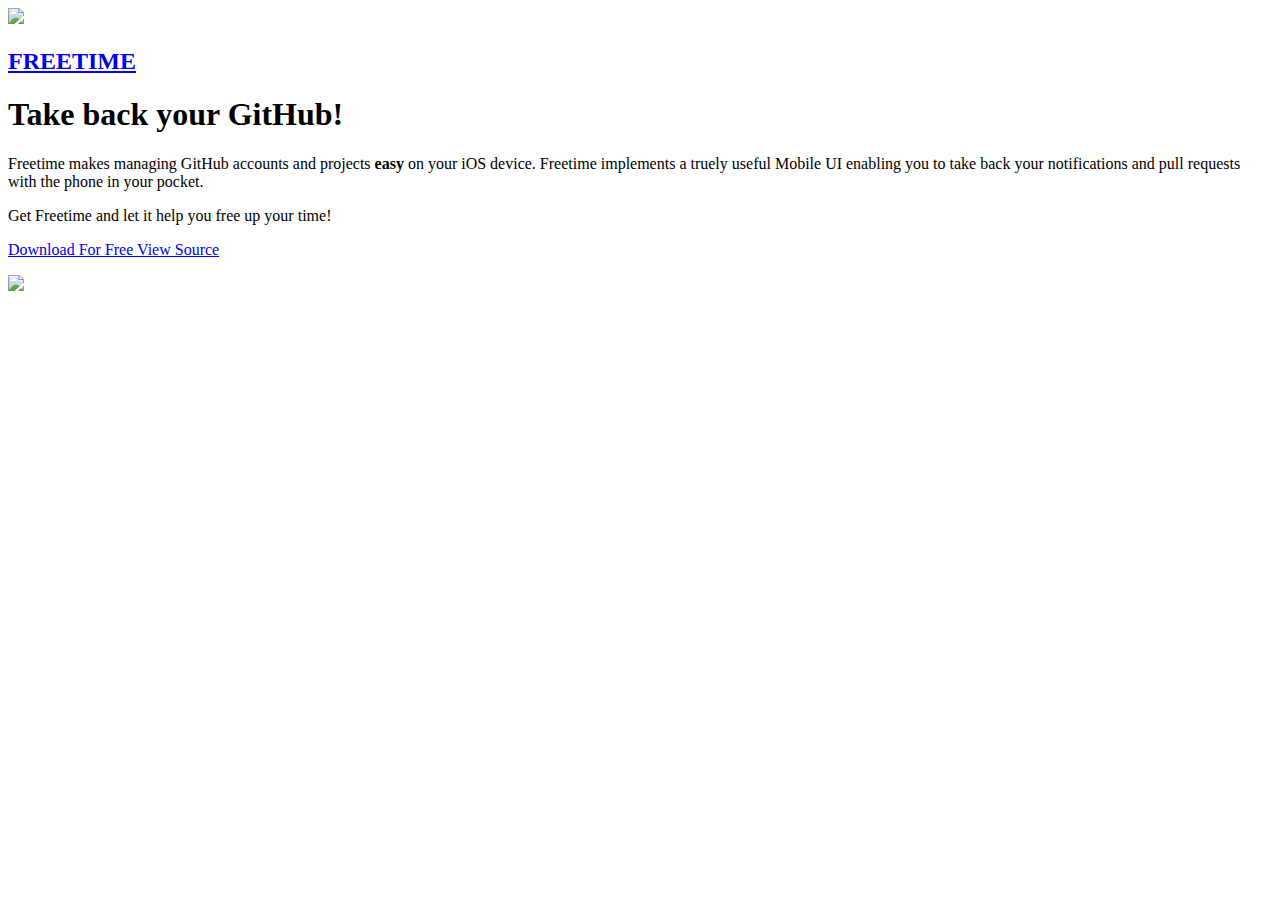
==== index.html @ d751620f "Merge 888ba808b4b3f919bb54be2e4fe7ddde5dc515d6 into 05a26ffa9f916ca4c0b3823195cc4fdb0aeb96fb" ====
<!DOCTYPE html>
<html>
  <head>
    <meta charset="UTF-8">
    <meta http-equiv="X-UA-Compatible" content="IE=edge,chrome=1">
    <meta name="viewport" content="width=device-width,initial-scale=1">
    <title>Freetime</title>
    <meta name="author" content="Ryan Nystrom">
    <meta name="description" content="The simplest GitHub notifications manager for iOS.">
    <meta name="keywords" content="github,ios,app,freetime,notification,open,source,manager,project,iphone">
    <link rel="icon" href="img/favicon_16x16.png" sizes="16x16" type="image/png">
    <link rel="icon" href="img/favicon_32x32.png" sizes="32x32" type="image/png">
    <link rel="icon" href="img/favicon_64x64.png" sizes="64x64" type="image/png">
    <link rel="icon" href="img/favicon_128x128.png" sizes="128x128" type="image/png">
    <link rel="stylesheet" href="css/styles.css" type="text/css">
  </head>
  <body>
    <div id="content">
      <div id="banner">
        <img src="img/Icon-App-60x60@2x.png" />
        <h2>
          <a href="https://itunes.apple.com/app/id1252320249">
            FREETIME
          </a>
        </h2>
      </div>
      <div class="column" id="left">
        <h1 id="hero-title">
          Take back your GitHub!
        </h1>
        <p>
        Freetime makes managing GitHub accounts and projects <strong>easy</strong> on your iOS device. Freetime implements a truely useful Mobile UI enabling you to take back your notifications and pull requests with the phone in your pocket.
        </p>
        <p>
        Get Freetime and let it help you free up your time!
        </p>
        <p>
          <a class="button" id="app-store" href="https://itunes.apple.com/app/id1252320249">
            Download For Free
          </a>
          <a class="button" id="view-source" href="https://github.com/rnystrom/freetime">
            View Source
          </a>
        </p>
      </div>
      <div class="column" id="right">
        <img id="devices" src="img/devices.jpg" />
      </div>
    </div>
  </body>
</html>
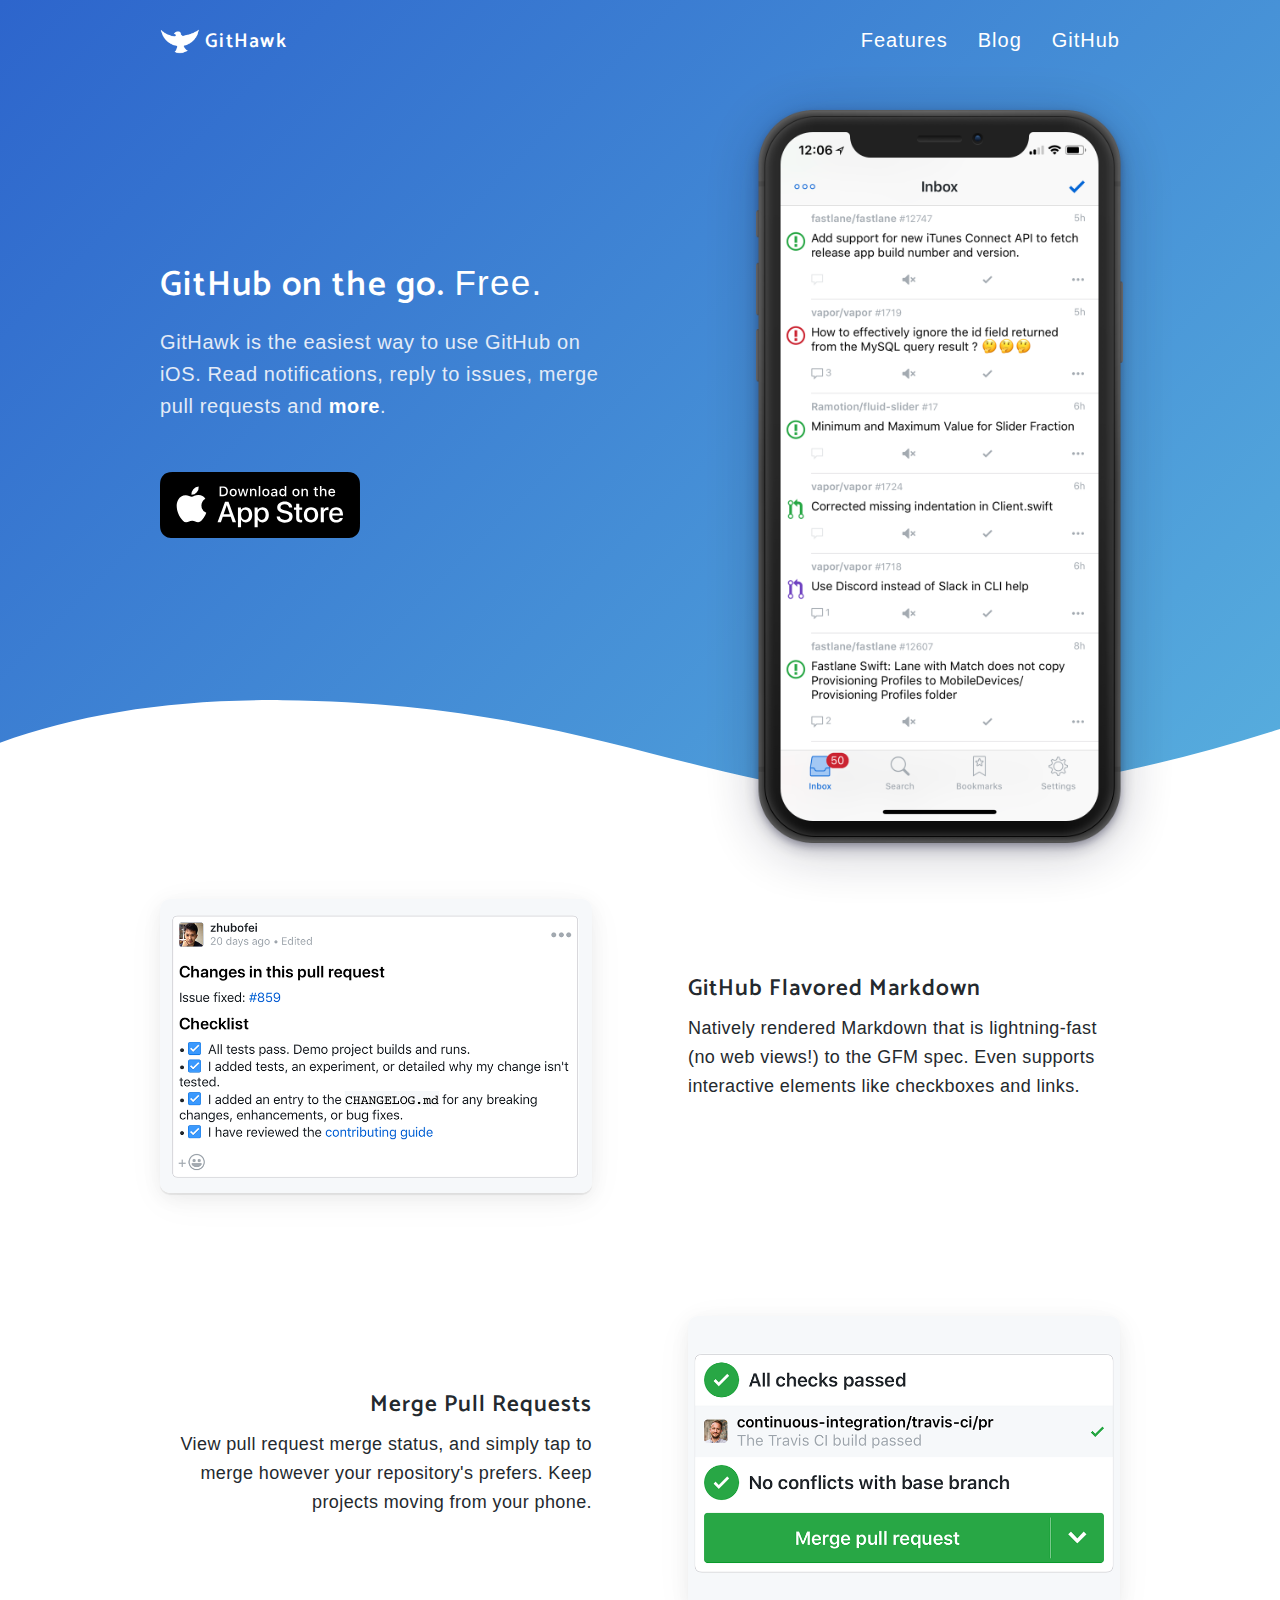
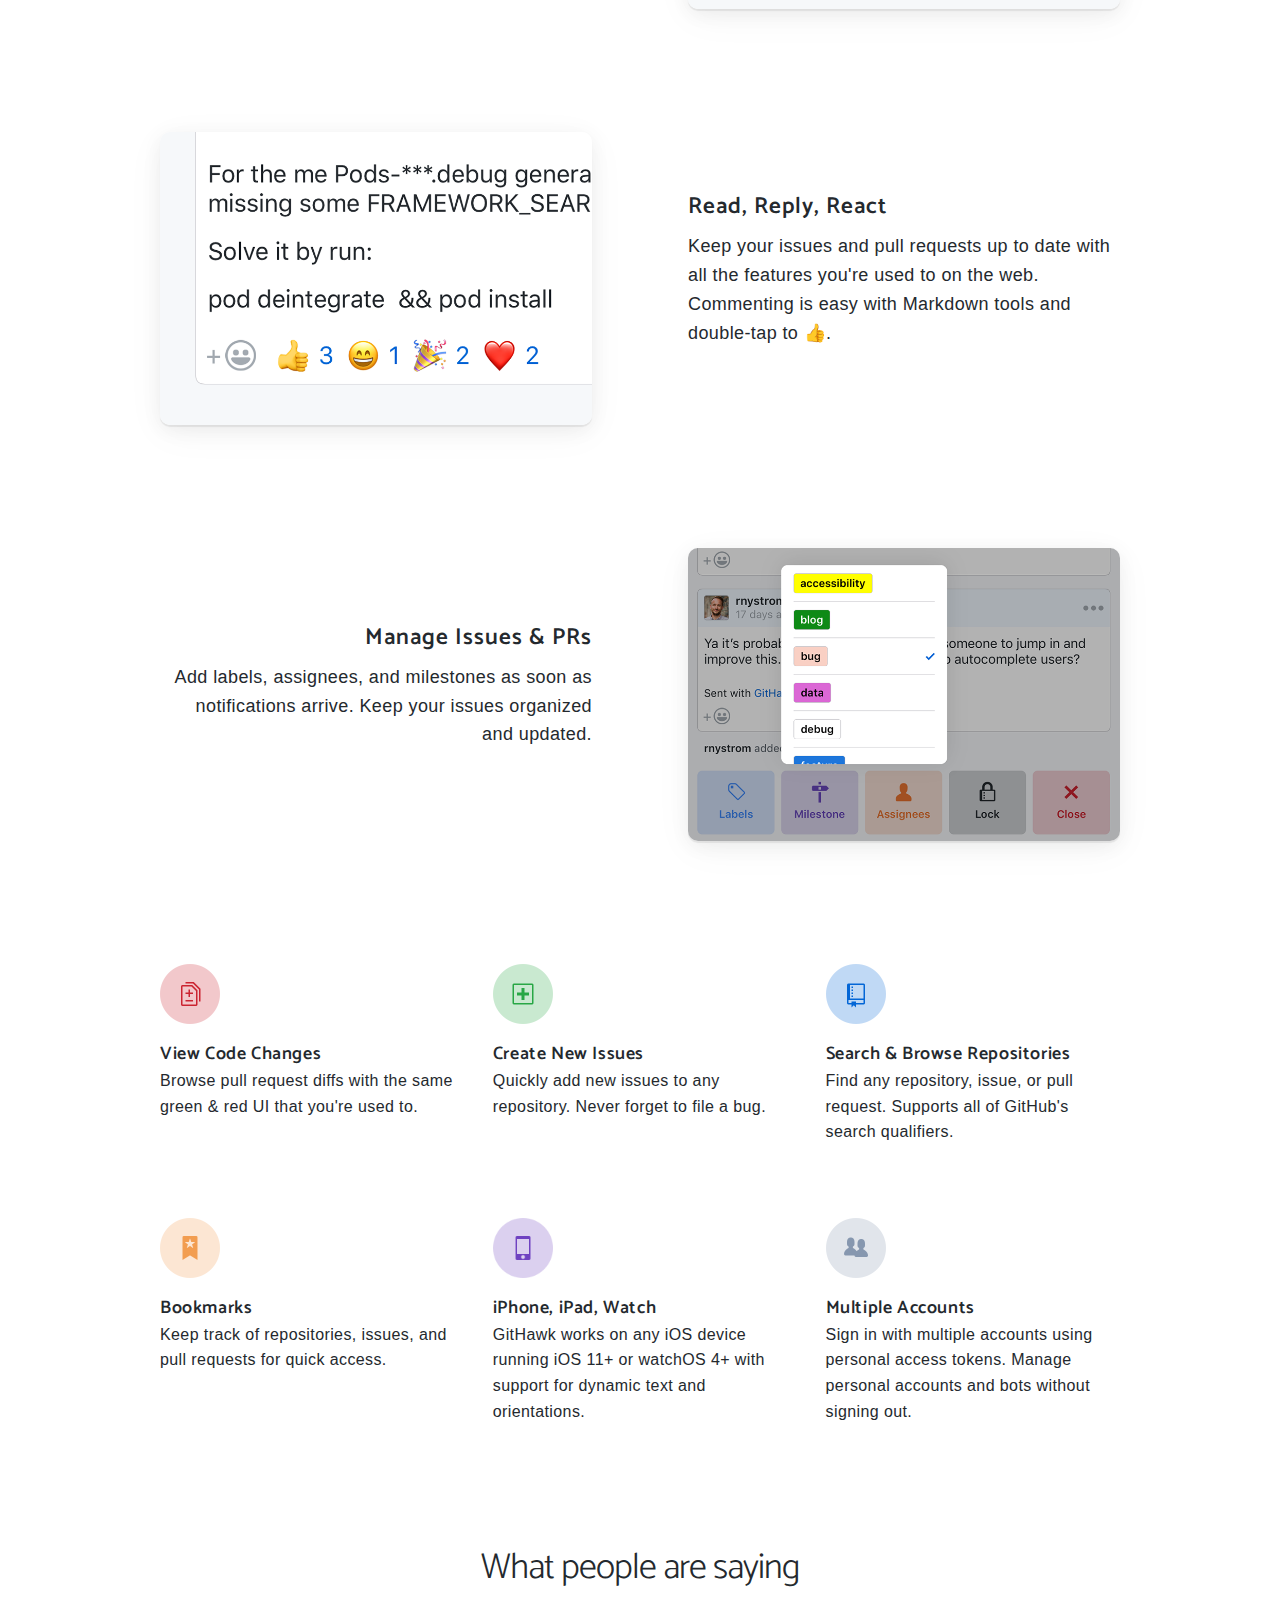
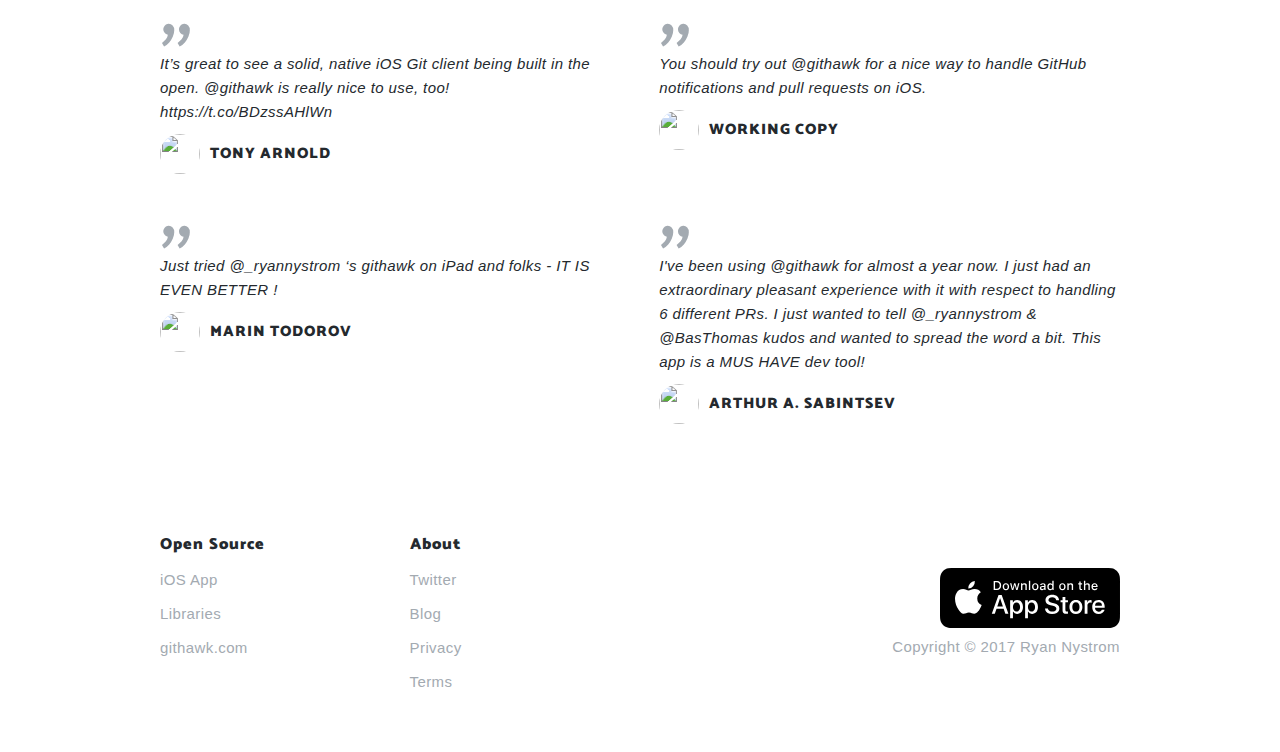
==== commit 4fc364b2: "Total redesign" ====
--- a/index.html
+++ b/index.html
@@ -1,51 +1,271 @@
 <!DOCTYPE html>
-<html>
-  <head>
-    <meta charset="UTF-8">
-    <meta http-equiv="X-UA-Compatible" content="IE=edge,chrome=1">
-    <meta name="viewport" content="width=device-width,initial-scale=1">
-    <title>Freetime</title>
-    <meta name="author" content="Ryan Nystrom">
-    <meta name="description" content="The simplest GitHub notifications manager for iOS.">
-    <meta name="keywords" content="github,ios,app,freetime,notification,open,source,manager,project,iphone">
-    <link rel="icon" href="img/favicon_16x16.png" sizes="16x16" type="image/png">
-    <link rel="icon" href="img/favicon_32x32.png" sizes="32x32" type="image/png">
-    <link rel="icon" href="img/favicon_64x64.png" sizes="64x64" type="image/png">
-    <link rel="icon" href="img/favicon_128x128.png" sizes="128x128" type="image/png">
-    <link rel="stylesheet" href="css/styles.css" type="text/css">
-  </head>
-  <body>
-    <div id="content">
-      <div id="banner">
-        <img src="img/Icon-App-60x60@2x.png" />
-        <h2>
-          <a href="https://itunes.apple.com/app/id1252320249">
-            FREETIME
-          </a>
-        </h2>
-      </div>
-      <div class="column" id="left">
-        <h1 id="hero-title">
-          Take back your GitHub!
-        </h1>
-        <p>
-        Freetime makes managing GitHub accounts and projects <strong>easy</strong> on your iOS device. Freetime implements a truely useful Mobile UI enabling you to take back your notifications and pull requests with the phone in your pocket.
-        </p>
-        <p>
-        Get Freetime and let it help you free up your time!
-        </p>
-        <p>
-          <a class="button" id="app-store" href="https://itunes.apple.com/app/id1252320249">
-            Download For Free
-          </a>
-          <a class="button" id="view-source" href="https://github.com/rnystrom/freetime">
-            View Source
-          </a>
-        </p>
-      </div>
-      <div class="column" id="right">
-        <img id="devices" src="img/devices.jpg" />
-      </div>
-    </div>
-  </body>
-</html>+<html lang="en">
+<head>
+
+  <!-- Basic Page Needs
+  –––––––––––––––––––––––––––––––––––––––––––––––––– -->
+  <meta charset="utf-8">
+  <title>GitHawk</title>
+  <meta name="author" content="Ryan Nystrom">
+  <meta name="description" content="The simplest GitHub notifications manager for iOS.">
+  <meta name="keywords" content="github,ios,app,githawk,notification,open,source,manager,project,iphone">
+
+  <!-- Mobile Specific Metas
+  –––––––––––––––––––––––––––––––––––––––––––––––––– -->
+  <meta name="viewport" content="width=device-width, initial-scale=1">
+
+  <!-- FONT
+  –––––––––––––––––––––––––––––––––––––––––––––––––– -->
+  <link href="https://fonts.googleapis.com/css?family=Catamaran" rel="stylesheet">
+
+  <!-- CSS
+  –––––––––––––––––––––––––––––––––––––––––––––––––– -->
+  <link rel="stylesheet" href="css/normalize.css">
+  <link rel="stylesheet" href="css/skeleton.css">
+  <link rel="stylesheet" href="css/style.css">
+
+  <!-- Favicon
+  –––––––––––––––––––––––––––––––––––––––––––––––––– -->
+  <link rel="icon" href="images/favicon_16x16.png" sizes="16x16" type="image/png">
+  <link rel="icon" href="images/favicon_32x32.png" sizes="32x32" type="image/png">
+  <link rel="icon" href="images/favicon_64x64.png" sizes="64x64" type="image/png">
+  <link rel="icon" href="images/favicon_128x128.png" sizes="128x128" type="image/png">
+
+  <!-- Google Analytics
+  –––––––––––––––––––––––––––––––––––––––––––––––––– -->
+  <meta name="google-site-verification" content="r3MoSMlvoUeSAnNSJwop6cSPimkjlE3eJ98oXfRuu4M" />
+  <script>
+      (function(i,s,o,g,r,a,m){i['GoogleAnalyticsObject']=r;i[r]=i[r]||function(){
+      (i[r].q=i[r].q||[]).push(arguments)},i[r].l=1*new Date();a=s.createElement(o),
+      m=s.getElementsByTagName(o)[0];a.async=1;a.src=g;m.parentNode.insertBefore(a,m)
+      })(window,document,'script','https://www.google-analytics.com/analytics.js','ga');
+
+      ga('create', 'UA-103615039-1', 'auto');
+      ga('send', 'pageview');
+
+    </script>
+
+</head>
+<body>
+
+  <div class="hero-backing-container">
+    <div class="hero-container">
+      <div class="container">
+
+        <div class="row navbar">
+          <div class="navbar-left">
+            <a href="/">
+              <img class="logo" src="images/logo-light.png">
+              <h2>GitHawk</h2>
+            </a>
+          </div>
+          <div class="navbar-right">
+            <div class="nav-item"><a href="#features">Features</a></div>
+            <div class="nav-item"><a href="http://blog.githawk.com">Blog</a></div>
+            <div class="nav-item"><a href="https://github.com/githawkapp/githawk">GitHub</a></div>
+          </div>
+        </div>
+
+        <div class="row">
+
+          <div class="one-half column hero-lead">
+            <h1>GitHub on the go. <span class="hero-free">Free.</span></h1>
+            <p>GitHawk is the easiest way to use GitHub on iOS. Read notifications, reply to issues, merge <span class="nowrap">pull requests</span> and <strong><a href="#features">more</a></strong>.</p>
+            <div class="app-store-badge">
+              <a href="https://itunes.apple.com/us/app/githawk-for-github/id1252320249?ls=1&mt=8">
+                <img src="images/download.svg" />
+              </a>
+            </div>
+          </div>
+
+          <div class="one-half column screenshots">
+            <img src="images/screenshots.png" />
+          </div>
+
+        </div>
+
+      </div>
+    </div>
+  </div>
+
+  <div class="container features" id="features">
+
+    <div class="feature-row">
+      <div class="feature-column feature-image-container">
+        <div class="feature-image">
+          <img src="images/feature-markdown.png" />
+        </div>
+      </div>
+      <div class="spacer-column"><div></div></div>
+      <div class="feature-column">
+        <div class="feature">
+          <h4>GitHub Flavored Markdown</h4>
+          <p>Natively rendered Markdown that is lightning-fast (no web views!) to the <a href="https://github.github.com/gfm/">GFM spec</a>. Even supports interactive elements like checkboxes and links.</p>
+        </div>
+      </div>
+    </div>
+
+    <div class="feature-row">
+      <div class="feature-column feature-image-container">
+        <div class="feature-image">
+          <img src="images/feature-merge.png" />
+        </div>
+      </div>
+      <div class="spacer-column"><div></div></div>
+      <div class="feature-column">
+        <div class="feature">
+          <h4>Merge Pull Requests</h4>
+          <p>View pull request merge status, and simply tap to merge however your repository's prefers. Keep projects moving from your phone.</p>
+        </div>
+      </div>
+    </div>
+
+    <div class="feature-row">
+      <div class="feature-column feature-image-container">
+        <div class="feature-image">
+          <img src="images/feature-reactions.png" />
+        </div>
+      </div>
+      <div class="spacer-column"><div></div></div>
+      <div class="feature-column">
+        <div class="feature">
+          <h4>Read, Reply, React</h4>
+          <p>Keep your issues and pull requests up to date with all the features you're used to on the web. Commenting is easy with Markdown tools and double-tap to 👍.</p>
+        </div>
+      </div>
+    </div>
+
+    <div class="feature-row">
+      <div class="feature-column feature-image-container">
+        <div class="feature-image">
+          <img src="images/feature-labels.png" />
+        </div>
+      </div>
+      <div class="spacer-column"><div></div></div>
+      <div class="feature-column">
+        <div class="feature">
+          <h4>Manage Issues &amp; PRs</h4>
+          <p>Add labels, assignees, and milestones as soon as notifications arrive. Keep your issues organized and updated.</p>
+        </div>
+      </div>
+    </div>
+
+    <div class="row feature-list">
+      <div class="one-third column">
+        <img src="images/feature-icon-diff.png" />
+        <h5>View Code Changes</h5>
+        <p>Browse pull request diffs with the same green &amp; red UI that you're used to.</p>
+      </div>
+      <div class="one-third column">
+        <img src="images/feature-icon-add.png" />
+        <h5>Create New Issues</h5>
+        <p>Quickly add new issues to any repository. Never forget to file a bug.</p>
+      </div>
+      <div class="one-third column">
+        <img src="images/feature-icon-repo.png" />
+        <h5>Search &amp; Browse Repositories</h5>
+        <p>Find any repository, issue, or pull request. Supports all of GitHub's search <a href="https://help.github.com/articles/searching-issues-and-pull-requests/">qualifiers</a>.</p>
+      </div>
+    </div>
+
+    <div class="row feature-list">
+      <div class="one-third column">
+        <img src="images/feature-icon-bookmark.png" />
+        <h5>Bookmarks</h5>
+        <p>Keep track of repositories, issues, and pull requests for quick access.</p>
+      </div>
+      <div class="one-third column">
+        <img src="images/feature-icon-phone.png" />
+        <h5>iPhone, iPad, Watch</h5>
+        <p>GitHawk works on any iOS device running iOS 11+ or watchOS 4+ with support for dynamic text and orientations.</p>
+      </div>
+      <div class="one-third column">
+        <img src="images/feature-icon-users.png" />
+        <h5>Multiple Accounts</h5>
+        <p>Sign in with multiple accounts using <a href="https://github.com/settings/tokens">personal access tokens</a>. Manage personal accounts and bots without signing out.</p>
+      </div>
+    </div>
+
+    <div class="row quote-title">
+      <h3>What people are saying</h3>
+    </div>
+
+    <div class="row">
+      <div class="one-half column quote">
+        <div class="quote-mark">"</div>
+        <p>It’s great to see a solid, native iOS Git client being built in the open. <a href="https://twitter.com/githawk?ref_src=twsrc%5Etfw">@githawk</a> is really nice to use, too! <a href="https://t.co/BDzssAHlWn">https://t.co/BDzssAHlWn</a></p>
+        <div class="author">
+          <a href="https://twitter.com/tonyarnold/status/982741440726876160?ref_src=twsrc%5Etfw">
+            <img src="https://pbs.twimg.com/profile_images/937524068818960384/MOZ0rOVm_bigger.jpg" />
+            <h4>Tony Arnold</h4>
+          </a>
+        </div>
+      </div>
+      <div class="one-half column quote">
+        <div class="quote-mark">"</div>
+        <p>You should try out <a href="https://twitter.com/githawk?ref_src=twsrc%5Etfw">@githawk</a> for a nice way to handle GitHub notifications and pull requests on iOS.</p>
+        <div class="author">
+          <a href="https://twitter.com/WorkingCopyApp/status/986996557047369728?ref_src=twsrc%5Etfw">
+            <img src="https://pbs.twimg.com/profile_images/870251128759472128/pRcAd33u_bigger.jpg" />
+            <h4>Working Copy</h4>
+          </a>
+        </div>
+      </div>
+    </div>
+
+    <div class="row">
+      <div class="one-half column quote">
+        <div class="quote-mark">"</div>
+        <p>Just tried <a href="https://twitter.com/_ryannystrom?ref_src=twsrc%5Etfw">@_ryannystrom</a> ‘s githawk on iPad and folks - IT IS EVEN BETTER !</p>
+        <div class="author">
+          <a href="https://twitter.com/icanzilb/status/1001466964613713921?ref_src=twsrc%5Etfw">
+            <img src="https://pbs.twimg.com/profile_images/951213149960769537/skGfzqD4_bigger.jpg" />
+            <h4>Marin Todorov</h4>
+          </a>
+        </div>
+      </div>
+      <div class="one-half column quote">
+        <div class="quote-mark">"</div>
+        <p>I&#39;ve been using <a href="https://twitter.com/githawk?ref_src=twsrc%5Etfw">@githawk</a> for almost a year now. I just had an extraordinary pleasant experience with it with respect to handling 6 different PRs. I just wanted to tell <a href="https://twitter.com/_ryannystrom?ref_src=twsrc%5Etfw">@_ryannystrom</a> &amp; <a href="https://twitter.com/BasThomas?ref_src=twsrc%5Etfw">@BasThomas</a> kudos and wanted to spread the word a bit. This app is a MUS HAVE dev tool!</p>
+        <div class="author">
+          <a href="https://twitter.com/ArtSabintsev/status/1007091186388094977?ref_src=twsrc%5Etfw">
+            <img src="https://pbs.twimg.com/profile_images/768174119129010176/78Lht6zw_bigger.jpg" />
+            <h4>Arthur A. Sabintsev</h4>
+          </a>
+        </div>
+      </div>
+    </div>
+
+    <div class="row footer">
+      <div class="three columns">
+        <h6>Open Source</h6>
+        <ul class="footer-list">
+          <li><a href="https://github.com/GitHawkApp/GitHawk">iOS App</a></li>
+          <li><a href="https://github.com/GitHawkApp">Libraries</a></li>
+          <li><a href="https://github.com/GitHawkApp/githawk.com">githawk.com</a></li>
+        </ul>
+      </div>
+      <div class="three columns">
+        <h6>About</h6>
+        <ul class="footer-list">
+          <li><a href="https://twitter.com/githawk">Twitter</a></li>
+          <li><a href="http://blog.githawk.com">Blog</a></li>
+          <li><a href="http://githawk.com/privacy.html">Privacy</a></li>
+          <li><a href="http://githawk.com/terms.html">Terms</a></li>
+        </ul>
+      </div>
+      <div class="one-half column footer-badge">
+        <h6>&nbsp;</h6>
+        <div class="app-store-badge-footer">
+          <a href="https://itunes.apple.com/us/app/githawk-for-github/id1252320249?ls=1&mt=8">
+            <img src="images/download.svg" />
+          </a>
+        </div>
+        <p>Copyright © 2017 Ryan Nystrom</p>
+      </div>
+    </div>
+
+  </div>
+
+</body>
+</html>
--- a/css/skeleton.css
+++ b/css/skeleton.css
@@ -0,0 +1,418 @@
+/*
+* Skeleton V2.0.4
+* Copyright 2014, Dave Gamache
+* www.getskeleton.com
+* Free to use under the MIT license.
+* http://www.opensource.org/licenses/mit-license.php
+* 12/29/2014
+*/
+
+
+/* Table of contents
+––––––––––––––––––––––––––––––––––––––––––––––––––
+- Grid
+- Base Styles
+- Typography
+- Links
+- Buttons
+- Forms
+- Lists
+- Code
+- Tables
+- Spacing
+- Utilities
+- Clearing
+- Media Queries
+*/
+
+
+/* Grid
+–––––––––––––––––––––––––––––––––––––––––––––––––– */
+.container {
+  position: relative;
+  width: 100%;
+  max-width: 960px;
+  margin: 0 auto;
+  padding: 0 20px;
+  box-sizing: border-box; }
+.column,
+.columns {
+  width: 100%;
+  float: left;
+  box-sizing: border-box; }
+
+/* For devices larger than 400px */
+@media (min-width: 400px) {
+  .container {
+    width: 85%;
+    padding: 0; }
+}
+
+/* For devices larger than 550px */
+@media (min-width: 550px) {
+  .container {
+    width: 80%; }
+  .column,
+  .columns {
+    margin-left: 4%; }
+  .column:first-child,
+  .columns:first-child {
+    margin-left: 0; }
+
+  .one.column,
+  .one.columns                    { width: 4.66666666667%; }
+  .two.columns                    { width: 13.3333333333%; }
+  .three.columns                  { width: 22%;            }
+  .four.columns                   { width: 30.6666666667%; }
+  .five.columns                   { width: 39.3333333333%; }
+  .six.columns                    { width: 48%;            }
+  .seven.columns                  { width: 56.6666666667%; }
+  .eight.columns                  { width: 65.3333333333%; }
+  .nine.columns                   { width: 74.0%;          }
+  .ten.columns                    { width: 82.6666666667%; }
+  .eleven.columns                 { width: 91.3333333333%; }
+  .twelve.columns                 { width: 100%; margin-left: 0; }
+
+  .one-third.column               { width: 30.6666666667%; }
+  .two-thirds.column              { width: 65.3333333333%; }
+
+  .one-half.column                { width: 48%; }
+
+  /* Offsets */
+  .offset-by-one.column,
+  .offset-by-one.columns          { margin-left: 8.66666666667%; }
+  .offset-by-two.column,
+  .offset-by-two.columns          { margin-left: 17.3333333333%; }
+  .offset-by-three.column,
+  .offset-by-three.columns        { margin-left: 26%;            }
+  .offset-by-four.column,
+  .offset-by-four.columns         { margin-left: 34.6666666667%; }
+  .offset-by-five.column,
+  .offset-by-five.columns         { margin-left: 43.3333333333%; }
+  .offset-by-six.column,
+  .offset-by-six.columns          { margin-left: 52%;            }
+  .offset-by-seven.column,
+  .offset-by-seven.columns        { margin-left: 60.6666666667%; }
+  .offset-by-eight.column,
+  .offset-by-eight.columns        { margin-left: 69.3333333333%; }
+  .offset-by-nine.column,
+  .offset-by-nine.columns         { margin-left: 78.0%;          }
+  .offset-by-ten.column,
+  .offset-by-ten.columns          { margin-left: 86.6666666667%; }
+  .offset-by-eleven.column,
+  .offset-by-eleven.columns       { margin-left: 95.3333333333%; }
+
+  .offset-by-one-third.column,
+  .offset-by-one-third.columns    { margin-left: 34.6666666667%; }
+  .offset-by-two-thirds.column,
+  .offset-by-two-thirds.columns   { margin-left: 69.3333333333%; }
+
+  .offset-by-one-half.column,
+  .offset-by-one-half.columns     { margin-left: 52%; }
+
+}
+
+
+/* Base Styles
+–––––––––––––––––––––––––––––––––––––––––––––––––– */
+/* NOTE
+html is set to 62.5% so that all the REM measurements throughout Skeleton
+are based on 10px sizing. So basically 1.5rem = 15px :) */
+html {
+  font-size: 62.5%; }
+body {
+  font-size: 1.5em; /* currently ems cause chrome bug misinterpreting rems on body element */
+  line-height: 1.6;
+  font-weight: 400;
+  font-family: "Raleway", "HelveticaNeue", "Helvetica Neue", Helvetica, Arial, sans-serif;
+  color: #222; }
+
+
+/* Typography
+–––––––––––––––––––––––––––––––––––––––––––––––––– */
+h1, h2, h3, h4, h5, h6 {
+  margin-top: 0;
+  margin-bottom: 2rem;
+  font-weight: 300; }
+h1 { font-size: 4.0rem; line-height: 1.2;  letter-spacing: -.1rem;}
+h2 { font-size: 3.6rem; line-height: 1.25; letter-spacing: -.1rem; }
+h3 { font-size: 3.0rem; line-height: 1.3;  letter-spacing: -.1rem; }
+h4 { font-size: 2.4rem; line-height: 1.35; letter-spacing: -.08rem; }
+h5 { font-size: 1.8rem; line-height: 1.5;  letter-spacing: -.05rem; }
+h6 { font-size: 1.5rem; line-height: 1.6;  letter-spacing: 0; }
+
+/* Larger than phablet */
+@media (min-width: 550px) {
+  h1 { font-size: 5.0rem; }
+  h2 { font-size: 4.2rem; }
+  h3 { font-size: 3.6rem; }
+  h4 { font-size: 3.0rem; }
+  h5 { font-size: 2.4rem; }
+  h6 { font-size: 1.5rem; }
+}
+
+p {
+  margin-top: 0; }
+
+
+/* Links
+–––––––––––––––––––––––––––––––––––––––––––––––––– */
+a {
+  color: #1EAEDB; }
+a:hover {
+  color: #0FA0CE; }
+
+
+/* Buttons
+–––––––––––––––––––––––––––––––––––––––––––––––––– */
+.button,
+button,
+input[type="submit"],
+input[type="reset"],
+input[type="button"] {
+  display: inline-block;
+  height: 38px;
+  padding: 0 30px;
+  color: #555;
+  text-align: center;
+  font-size: 11px;
+  font-weight: 600;
+  line-height: 38px;
+  letter-spacing: .1rem;
+  text-transform: uppercase;
+  text-decoration: none;
+  white-space: nowrap;
+  background-color: transparent;
+  border-radius: 4px;
+  border: 1px solid #bbb;
+  cursor: pointer;
+  box-sizing: border-box; }
+.button:hover,
+button:hover,
+input[type="submit"]:hover,
+input[type="reset"]:hover,
+input[type="button"]:hover,
+.button:focus,
+button:focus,
+input[type="submit"]:focus,
+input[type="reset"]:focus,
+input[type="button"]:focus {
+  color: #333;
+  border-color: #888;
+  outline: 0; }
+.button.button-primary,
+button.button-primary,
+input[type="submit"].button-primary,
+input[type="reset"].button-primary,
+input[type="button"].button-primary {
+  color: #FFF;
+  background-color: #33C3F0;
+  border-color: #33C3F0; }
+.button.button-primary:hover,
+button.button-primary:hover,
+input[type="submit"].button-primary:hover,
+input[type="reset"].button-primary:hover,
+input[type="button"].button-primary:hover,
+.button.button-primary:focus,
+button.button-primary:focus,
+input[type="submit"].button-primary:focus,
+input[type="reset"].button-primary:focus,
+input[type="button"].button-primary:focus {
+  color: #FFF;
+  background-color: #1EAEDB;
+  border-color: #1EAEDB; }
+
+
+/* Forms
+–––––––––––––––––––––––––––––––––––––––––––––––––– */
+input[type="email"],
+input[type="number"],
+input[type="search"],
+input[type="text"],
+input[type="tel"],
+input[type="url"],
+input[type="password"],
+textarea,
+select {
+  height: 38px;
+  padding: 6px 10px; /* The 6px vertically centers text on FF, ignored by Webkit */
+  background-color: #fff;
+  border: 1px solid #D1D1D1;
+  border-radius: 4px;
+  box-shadow: none;
+  box-sizing: border-box; }
+/* Removes awkward default styles on some inputs for iOS */
+input[type="email"],
+input[type="number"],
+input[type="search"],
+input[type="text"],
+input[type="tel"],
+input[type="url"],
+input[type="password"],
+textarea {
+  -webkit-appearance: none;
+     -moz-appearance: none;
+          appearance: none; }
+textarea {
+  min-height: 65px;
+  padding-top: 6px;
+  padding-bottom: 6px; }
+input[type="email"]:focus,
+input[type="number"]:focus,
+input[type="search"]:focus,
+input[type="text"]:focus,
+input[type="tel"]:focus,
+input[type="url"]:focus,
+input[type="password"]:focus,
+textarea:focus,
+select:focus {
+  border: 1px solid #33C3F0;
+  outline: 0; }
+label,
+legend {
+  display: block;
+  margin-bottom: .5rem;
+  font-weight: 600; }
+fieldset {
+  padding: 0;
+  border-width: 0; }
+input[type="checkbox"],
+input[type="radio"] {
+  display: inline; }
+label > .label-body {
+  display: inline-block;
+  margin-left: .5rem;
+  font-weight: normal; }
+
+
+/* Lists
+–––––––––––––––––––––––––––––––––––––––––––––––––– */
+ul {
+  list-style: circle inside; }
+ol {
+  list-style: decimal inside; }
+ol, ul {
+  padding-left: 0;
+  margin-top: 0; }
+ul ul,
+ul ol,
+ol ol,
+ol ul {
+  margin: 1.5rem 0 1.5rem 3rem;
+  font-size: 90%; }
+li {
+  margin-bottom: 1rem; }
+
+
+/* Code
+–––––––––––––––––––––––––––––––––––––––––––––––––– */
+code {
+  padding: .2rem .5rem;
+  margin: 0 .2rem;
+  font-size: 90%;
+  white-space: nowrap;
+  background: #F1F1F1;
+  border: 1px solid #E1E1E1;
+  border-radius: 4px; }
+pre > code {
+  display: block;
+  padding: 1rem 1.5rem;
+  white-space: pre; }
+
+
+/* Tables
+–––––––––––––––––––––––––––––––––––––––––––––––––– */
+th,
+td {
+  padding: 12px 15px;
+  text-align: left;
+  border-bottom: 1px solid #E1E1E1; }
+th:first-child,
+td:first-child {
+  padding-left: 0; }
+th:last-child,
+td:last-child {
+  padding-right: 0; }
+
+
+/* Spacing
+–––––––––––––––––––––––––––––––––––––––––––––––––– */
+button,
+.button {
+  margin-bottom: 1rem; }
+input,
+textarea,
+select,
+fieldset {
+  margin-bottom: 1.5rem; }
+pre,
+blockquote,
+dl,
+figure,
+table,
+p,
+ul,
+ol,
+form {
+  margin-bottom: 2.5rem; }
+
+
+/* Utilities
+–––––––––––––––––––––––––––––––––––––––––––––––––– */
+.u-full-width {
+  width: 100%;
+  box-sizing: border-box; }
+.u-max-full-width {
+  max-width: 100%;
+  box-sizing: border-box; }
+.u-pull-right {
+  float: right; }
+.u-pull-left {
+  float: left; }
+
+
+/* Misc
+–––––––––––––––––––––––––––––––––––––––––––––––––– */
+hr {
+  margin-top: 3rem;
+  margin-bottom: 3.5rem;
+  border-width: 0;
+  border-top: 1px solid #E1E1E1; }
+
+
+/* Clearing
+–––––––––––––––––––––––––––––––––––––––––––––––––– */
+
+/* Self Clearing Goodness */
+.container:after,
+.row:after,
+.u-cf {
+  content: "";
+  display: table;
+  clear: both; }
+
+
+/* Media Queries
+–––––––––––––––––––––––––––––––––––––––––––––––––– */
+/*
+Note: The best way to structure the use of media queries is to create the queries
+near the relevant code. For example, if you wanted to change the styles for buttons
+on small devices, paste the mobile query code up in the buttons section and style it
+there.
+*/
+
+
+/* Larger than mobile */
+@media (min-width: 400px) {}
+
+/* Larger than phablet (also point when grid becomes active) */
+@media (min-width: 550px) {}
+
+/* Larger than tablet */
+@media (min-width: 750px) {}
+
+/* Larger than desktop */
+@media (min-width: 1000px) {}
+
+/* Larger than Desktop HD */
+@media (min-width: 1200px) {}
--- a/css/style.css
+++ b/css/style.css
@@ -0,0 +1,370 @@
+/* Reset */
+body {
+  font-family: 'San Francisco', -apple-system, BlinkMacSystemFont, 
+    '.SFNSText-Regular', 'Helvetica Neue', Helvetica, sans-serif;
+  color: #24292e;
+  letter-spacing: 0.4px;
+  -webkit-font-smoothing: antialiased;
+  color: #24292e;
+}
+a {
+  color: #24292e;
+  text-decoration: none;
+}
+a:hover {
+  color: #222222 !important; /* global override */
+}
+h1, h2, h3, h4, h5, h6 {
+  font-family: 'Catamaran', -apple-system, BlinkMacSystemFont, 
+    '.SFNSText-Regular', 'Helvetica Neue', Helvetica, sans-serif;
+}
+.nowrap {
+  white-space: nowrap;
+}
+
+/* Navigation */
+.navbar {
+  padding: 2rem 0 0 0;
+}
+@media (min-width: 550px) { .navbar-left {
+  float: left;
+}}
+.navbar-left a {
+  display: flex;
+  align-items: center;
+  justify-content: center;
+}
+.navbar-left img {
+  margin-right: 0.5rem;
+}
+.navbar-left h2 {
+  font-size: 2rem;
+  font-weight: 600;
+  margin: 3px 0 0 0;
+  letter-spacing: 1.3px;
+}
+.navbar-left .logo {
+  height: 100%;
+}
+.navbar-right {
+  display: flex;
+  align-items: center;
+  height: 4rem;
+}
+@media (min-width: 550px) { .navbar-right {
+  float: right;
+}}
+.navbar-right a {
+  flex: 1;
+  font-size: 2rem;
+  font-weight: 300;
+  color: #e3ebf7;
+  letter-spacing: 1px;
+}
+.navbar-right a:hover {
+  opacity: 0.5;
+}
+@media (min-width: 550px) { .navbar-right a {
+  margin: 0 0 0 1.5em;
+}}
+.nav-item {
+  flex: 1;
+  text-align: center;
+}
+.navbar a {
+  color: #24292e;
+  height: 4rem;
+}
+
+/* Hero */
+.hero-container a {
+  color: #ffffff;
+}
+.hero-container a:hover {
+  color: #ffffff !important;
+}
+.hero-backing-container {
+  color: #ffffff;
+  width: 100%;
+  /* Permalink - use to edit and share this gradient: 
+    http://colorzilla.com/gradient-editor/#2d65cc+0,58afde+100 */
+  background: #2d65cc; /* Old browsers */
+  background: -moz-linear-gradient(-45deg, #2d65cc 0%, #58afde 100%); 
+    /* FF3.6-15 */
+  background: -webkit-linear-gradient(-45deg, #2d65cc 0%,#58afde 100%); 
+    /* Chrome10-25,Safari5.1-6 */
+  background: linear-gradient(135deg, #2d65cc 0%,#58afde 100%); /* W3C, IE10+,
+    FF16+, Chrome26+, Opera12+, Safari7+ */
+  filter: progid:DXImageTransform.Microsoft.gradient( startColorstr='#2d65cc', 
+    endColorstr='#58afde',GradientType=1 ); /* IE6-9 fallback on horizontal 
+    gradient */
+}
+.hero-container {
+  background-image: url(../images/wave.svg);
+  background-position: center bottom;
+  background-size: 100%;
+  background-repeat: no-repeat;
+  position: relative;
+}
+.screenshots {
+  text-align: center;
+}
+.screenshots img {
+  max-height: 850px;
+  margin-bottom: -20%;
+  max-width: 100%;
+}
+@media (min-width: 550px) { .screenshots img {
+  margin-right: -100px; /* adjust for image shadow */
+  max-width: 160%; /* feels about right */
+}}
+.hero-lead {
+  margin-top: 10%;
+  font-size: 2rem;
+  font-weight: 300;
+  letter-spacing: 0.6px;
+}
+@media (min-width: 550px) { .hero-lead {
+  margin-top: 21%;
+  margin-bottom: 30%;
+}}
+.hero-lead h1 {
+  letter-spacing: 1.3px;
+  font-weight: 600;
+  font-size: 3.5rem;
+  text-align: center;
+  margin-bottom: 2rem;
+}
+@media (min-width: 550px) { .hero-lead h1 {
+  text-align: left;
+}}
+.hero-lead p {
+  color: #e3ebf7;
+}
+.hero-lead strong {
+  color: #ffffff;
+}
+.app-store-badge {
+  text-align: center;
+}
+@media (min-width: 550px) { .app-store-badge {
+  margin-top: 5rem;
+  text-align: left;
+}}
+.app-store-badge img {
+  width: 200px;
+}
+.hero-lead .hero-free {
+  font-family: 'San Francisco', -apple-system, BlinkMacSystemFont, 
+    '.SFNSText-Regular', 'Helvetica Neue', Helvetica, sans-serif;
+  font-weight: 200;
+  /*font-style: italic;*/
+}
+
+/* Features */
+#features {
+  margin-top: 15%;
+}
+@media (min-width: 550px) { #features {
+  margin-top: 5%;
+}}
+@media (min-width: 1000px) { #features {
+  /*margin-top: 0;*/
+}}
+.feature-image-container {
+  text-align: center;
+  /*margin-bottom: 5%;*/
+}
+.feature-image {
+  /*margin-top: 0;*/
+}
+@media (min-width: 1000px) { .feature-image {
+  /*margin-top: 10%;*/
+}}
+.feature-image img {
+  border-radius: 10px;
+  width: 100%;
+  height: auto;
+  max-width: 400px;
+
+  /*https://scrumpy.io/*/
+  -webkit-box-shadow: 0 2px 1px 0 rgba(0,0,0,.07), 0 5px 20px 0 rgba(0,0,0,.06),
+    0 8px 40px 0 rgba(0,0,0,.04);
+  box-shadow: 0 2px 1px 0 rgba(0,0,0,.07), 0 5px 20px 0 rgba(0,0,0,.06), 0 8px
+    40px 0 rgba(0,0,0,.04); 
+}
+@media (min-width: 750px) { .feature-image img {
+  max-width: 100%;
+}}
+.feature {
+  /*margin-top: 5%;
+  margin-bottom: 20%;*/
+}
+@media (min-width: 1000px) { .feature {
+  /*margin-top: 28%;
+  margin-bottom: 40px; */
+}}
+.feature h4 {
+  font-weight: 600;
+  letter-spacing: 1px;
+  font-size: 2.3rem;
+  margin-bottom: 1rem;
+}
+.feature p {
+  font-size: 1.8rem;
+  font-weight: 300;
+}
+.feature-row {
+  display: flex;
+  align-items: center;
+  flex-wrap: wrap;
+  margin-bottom: 10%;
+}
+@media (min-width: 750px) { .feature-row {
+  flex-wrap: nowrap;
+}}
+/* alternate image and text for larger screens */
+@media (min-width: 750px) { .feature-row:nth-child(even) {
+    flex-direction: row-reverse;
+  }
+  .feature-row:nth-child(even) .feature {
+    text-align: right;
+  }
+}
+.feature-column {
+  flex: 0 0 auto;
+  flex-basis: 100%;
+  max-width: 100%;
+  margin-bottom: 2rem;
+  /*padding: 0 2rem 2rem 0;*/
+  /*padding: 0 2rem 2rem 0;*/
+}
+.feature-column:first-child {
+  /*padding: 0 0 2rem 2rem; */
+}
+@media (min-width: 750px) { .feature-column {
+  flex-basis: 45%;
+  max-width: 45%;
+  /*padding: 0 0 2rem 2rem;*/
+}}
+@media (min-width: 1000px) { .feature-column {
+  /*padding: 0 0 4rem 4rem;*/
+}}
+.spacer-column {
+  display: none;
+  flex-basis: 10%;
+  max-width: 10%;
+  flex: 0;
+}
+@media (min-width: 750px) { .spacer-column {
+  display: block;
+}}
+.spacer-column div {
+  width: 1000px; /* dirty flex hack */
+}
+.feature-list {
+  margin-bottom: 5%;
+}
+.feature-list img {
+  width: 60px;
+  margin-bottom: 1rem;
+}
+.feature-list h5 {
+  font-size: 1.8rem;
+  font-weight: 600;
+  margin: 0;
+  letter-spacing: 0.6px;
+}
+.feature-list p {
+  font-size: 1.6rem;
+  font-weight: 300;
+}
+
+/* Quotes */
+.quote-title {
+  margin-top: 10%;
+  text-align: center;
+}
+.quote-mark {
+  font-family: 'Catamaran', -apple-system, BlinkMacSystemFont, 
+    '.SFNSText-Regular', 'Helvetica Neue', Helvetica, sans-serif;
+  font-size: 10rem;
+  line-height: 1rem;
+  margin-top: 30px;
+  margin-bottom: -20px;
+  color: #a3aab1;
+}
+.quote {
+  margin-top: 2rem;
+  margin-bottom: 4rem;
+}
+.quote p {
+  font-style: italic;
+  font-weight: 300;
+  margin-bottom: 1rem;
+}
+.quote .author a {
+  line-height: 40px;
+  font-weight: 500;
+  text-transform: uppercase;
+  display: flex;
+  align-items: center;
+  flex-flow: row nowrap
+  display: inline-block;
+}
+.quote .author img {
+  height: 40px;
+  width: 40px;
+  border-radius: 20px;
+  margin-right: 1rem;
+}
+.quote .author h4 {
+  margin: 0;
+  font-size: 1.5rem;
+  font-weight: 900;
+  letter-spacing: 1px;
+}
+
+/* Footer */
+.footer {
+  margin-top: 5%;
+  margin-bottom: 5%;
+}
+.footer h6 {
+  /*text-transform: uppercase;*/
+  font-weight: 900;
+  font-size: 1.6rem;
+  margin-top: 2rem;
+  margin-bottom: 1rem;
+  letter-spacing: 1px;
+  /*color: #586069;*/
+}
+.footer a {
+  color: #a3aab1;
+}
+.footer-badge {
+  color: #a3aab1;
+  text-align: center;
+}
+@media (min-width: 550px) { .footer-badge {
+  text-align: right;
+}}
+.app-store-badge-footer img {
+  width: 180px;
+}
+.footer-container {
+  /*background: #24292e;*/
+  width: 100%;
+  margin-top: 5%;
+  padding-top: 40px;
+  padding-bottom: 40px;
+}
+.footer-list {
+  list-style: none;
+  margin: 0;
+}
+
+/* Content Pages */
+.content-page .navbar {
+  margin-bottom: 8%;
+}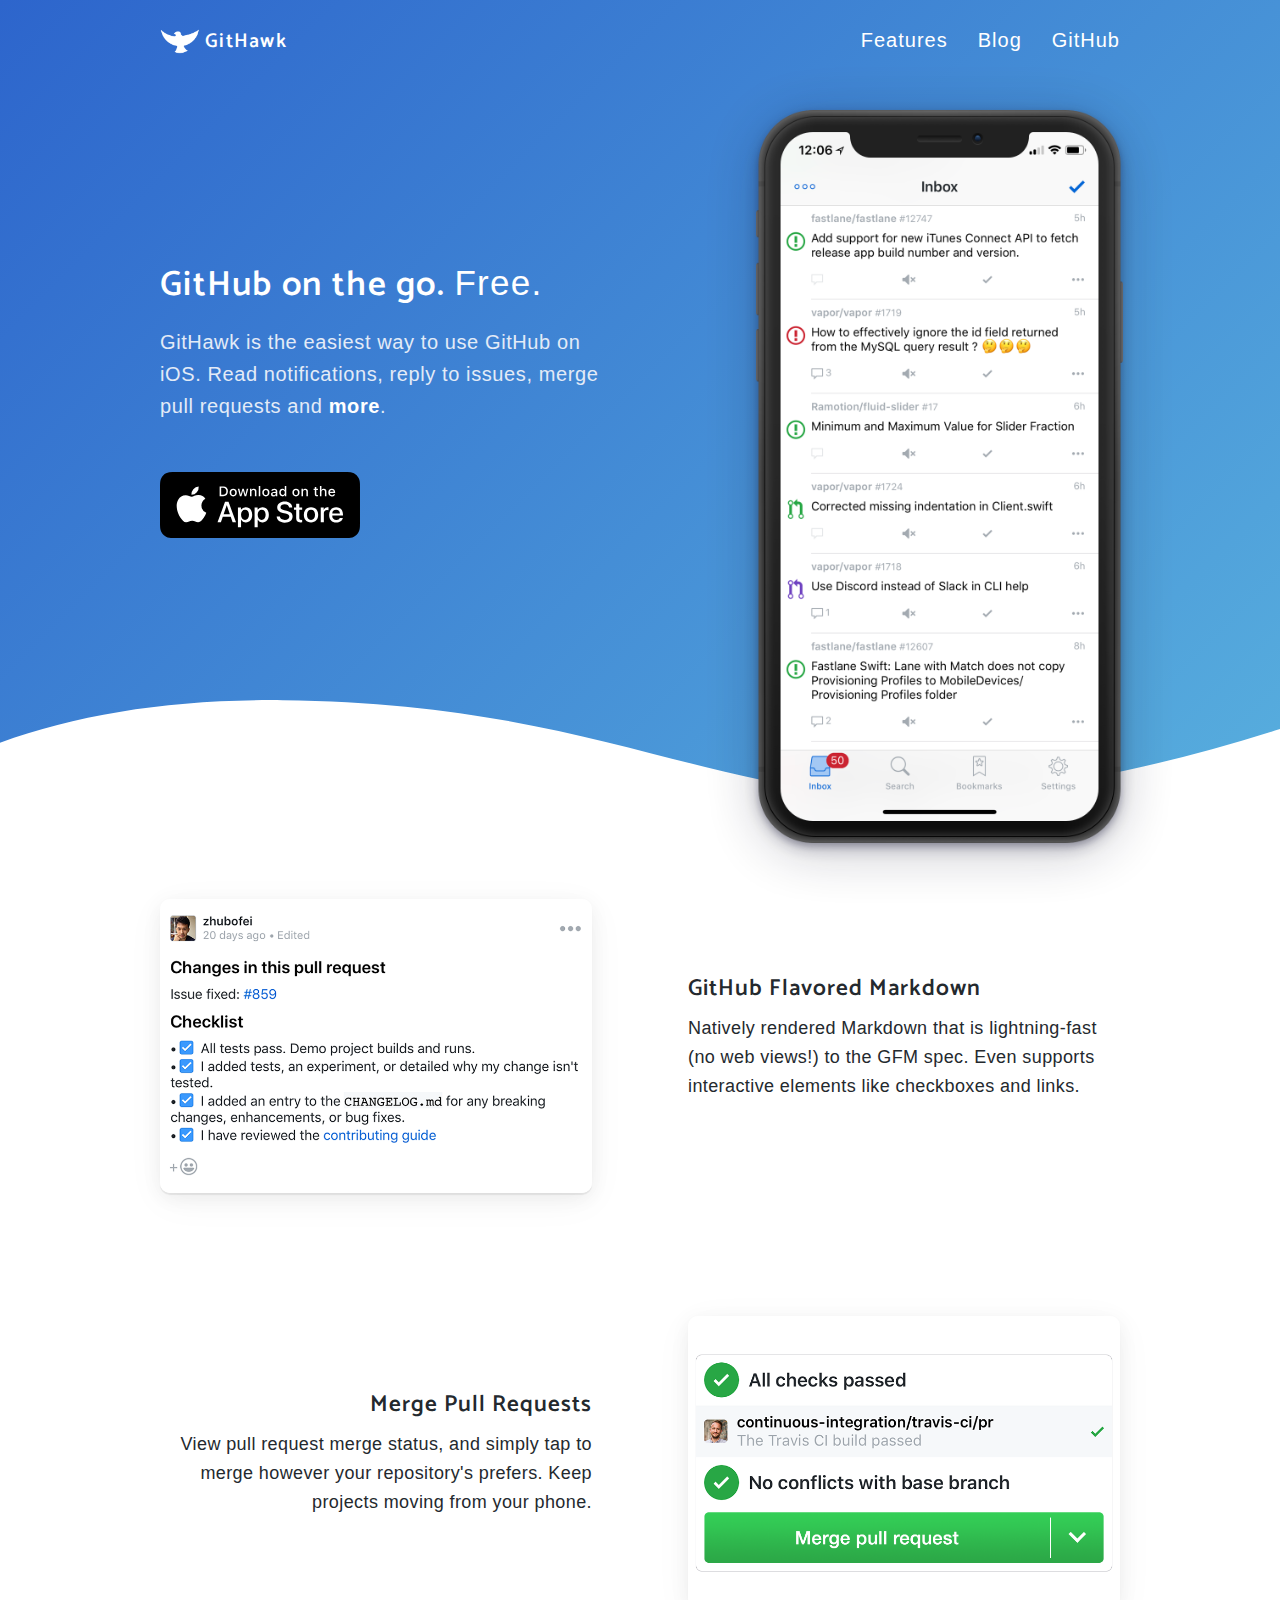
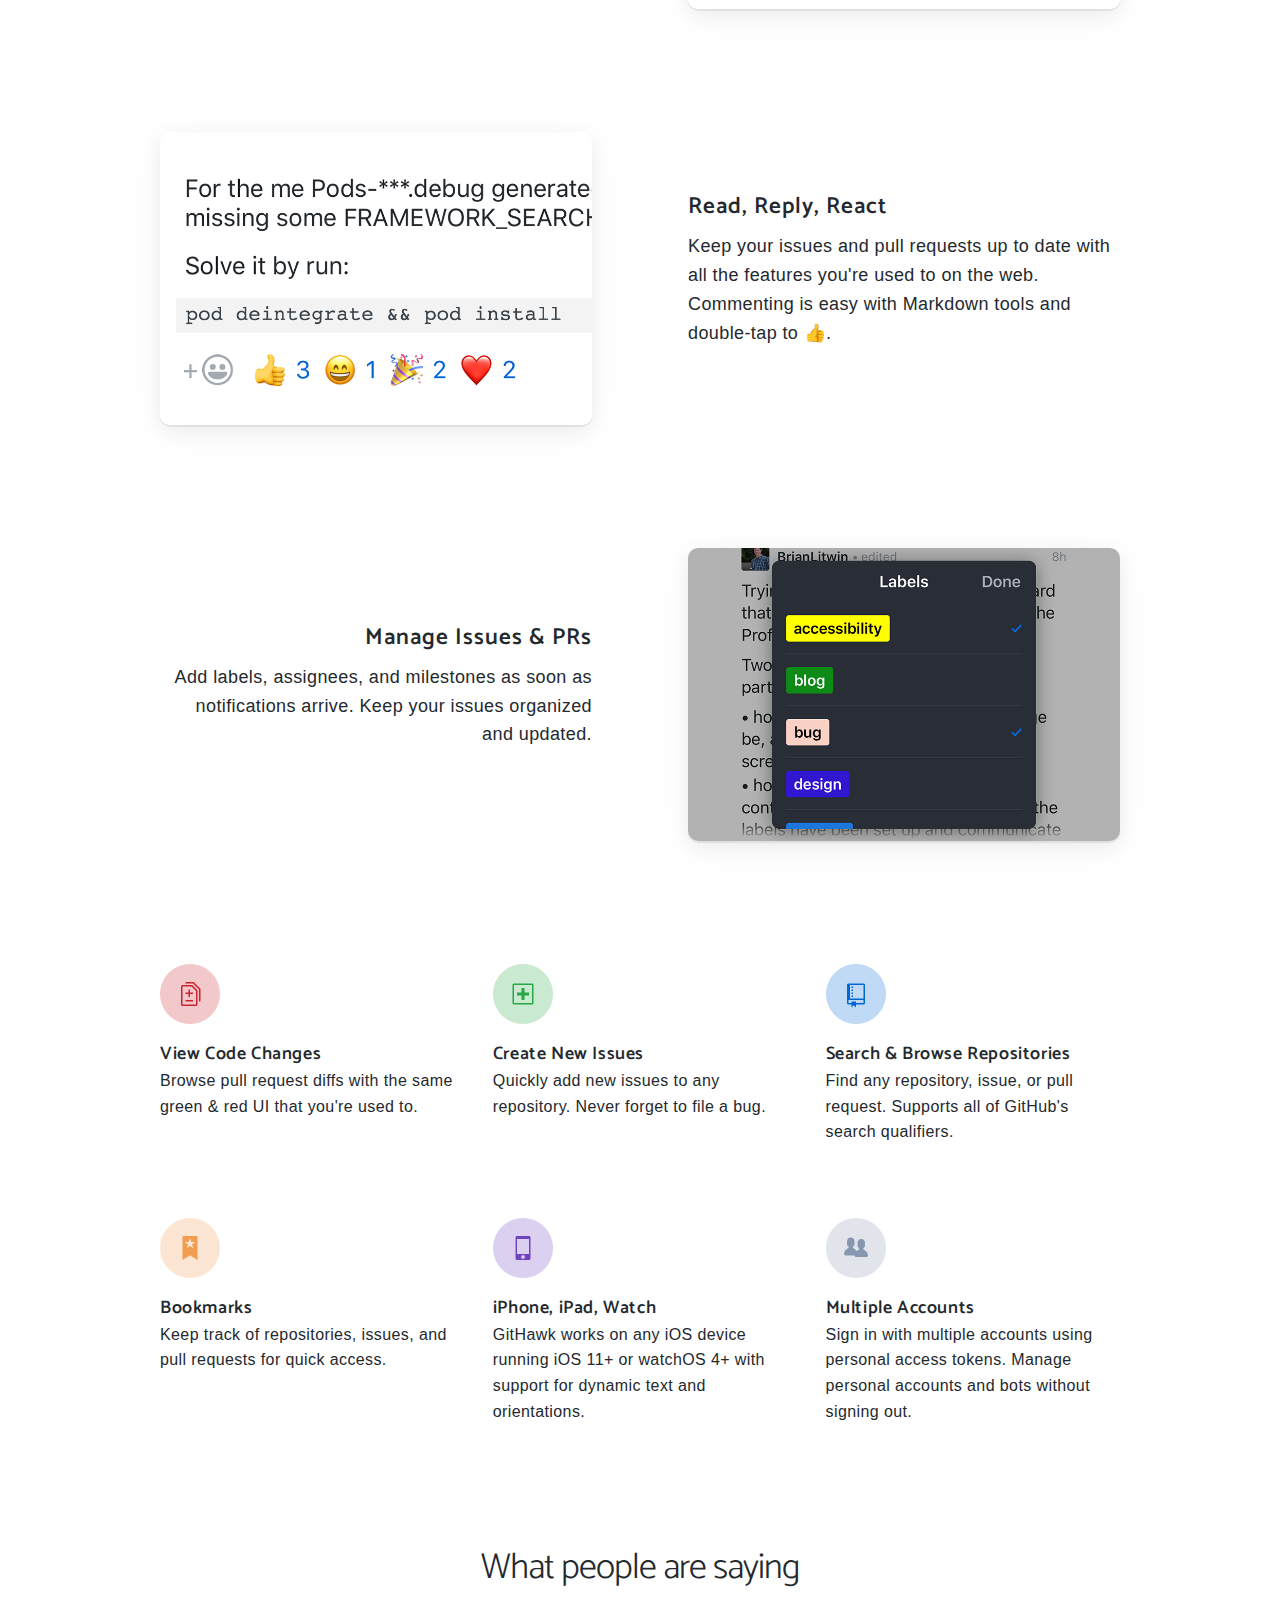
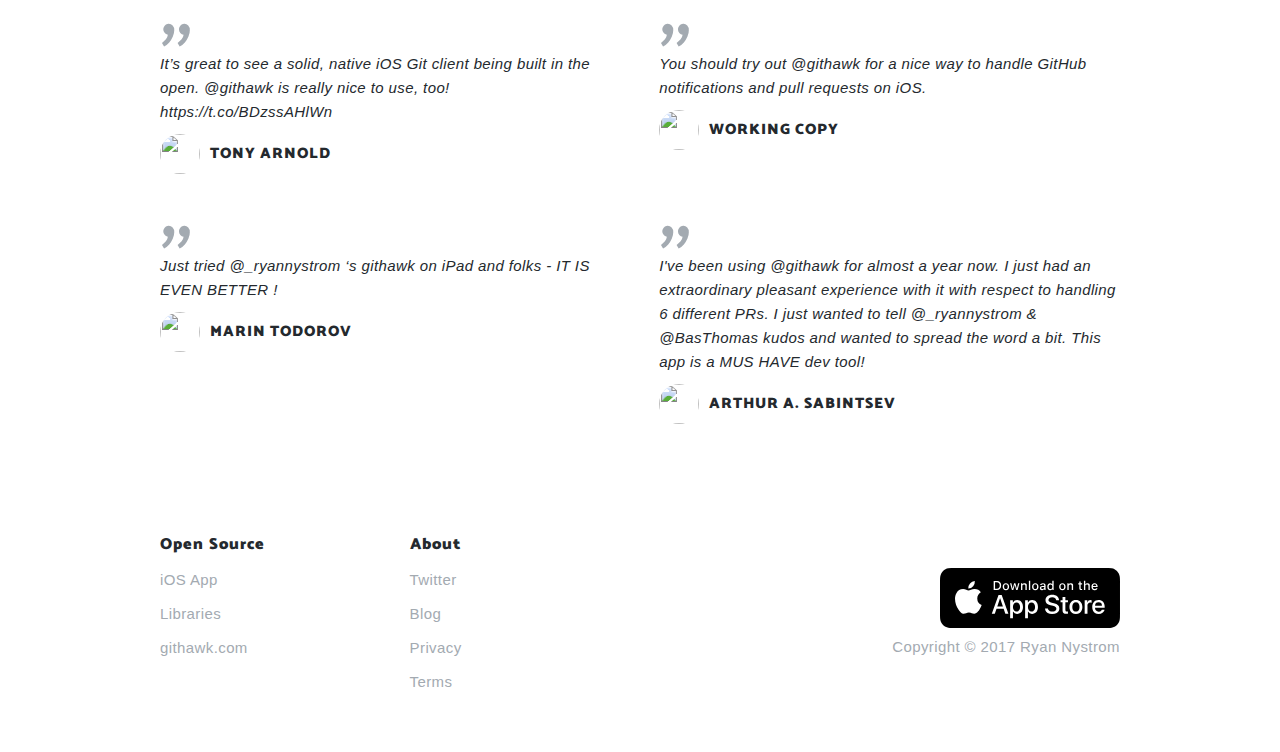
==== commit 27f7f84b: "update to latest design and fix image link" ====
--- a/index.html
+++ b/index.html
@@ -229,7 +229,7 @@
         <p>I&#39;ve been using <a href="https://twitter.com/githawk?ref_src=twsrc%5Etfw">@githawk</a> for almost a year now. I just had an extraordinary pleasant experience with it with respect to handling 6 different PRs. I just wanted to tell <a href="https://twitter.com/_ryannystrom?ref_src=twsrc%5Etfw">@_ryannystrom</a> &amp; <a href="https://twitter.com/BasThomas?ref_src=twsrc%5Etfw">@BasThomas</a> kudos and wanted to spread the word a bit. This app is a MUS HAVE dev tool!</p>
         <div class="author">
           <a href="https://twitter.com/ArtSabintsev/status/1007091186388094977?ref_src=twsrc%5Etfw">
-            <img src="https://pbs.twimg.com/profile_images/768174119129010176/78Lht6zw_bigger.jpg" />
+            <img src="https://pbs.twimg.com/profile_images/1029541879740653568/wfrafwrQ_bigger.jpg" />
             <h4>Arthur A. Sabintsev</h4>
           </a>
         </div>
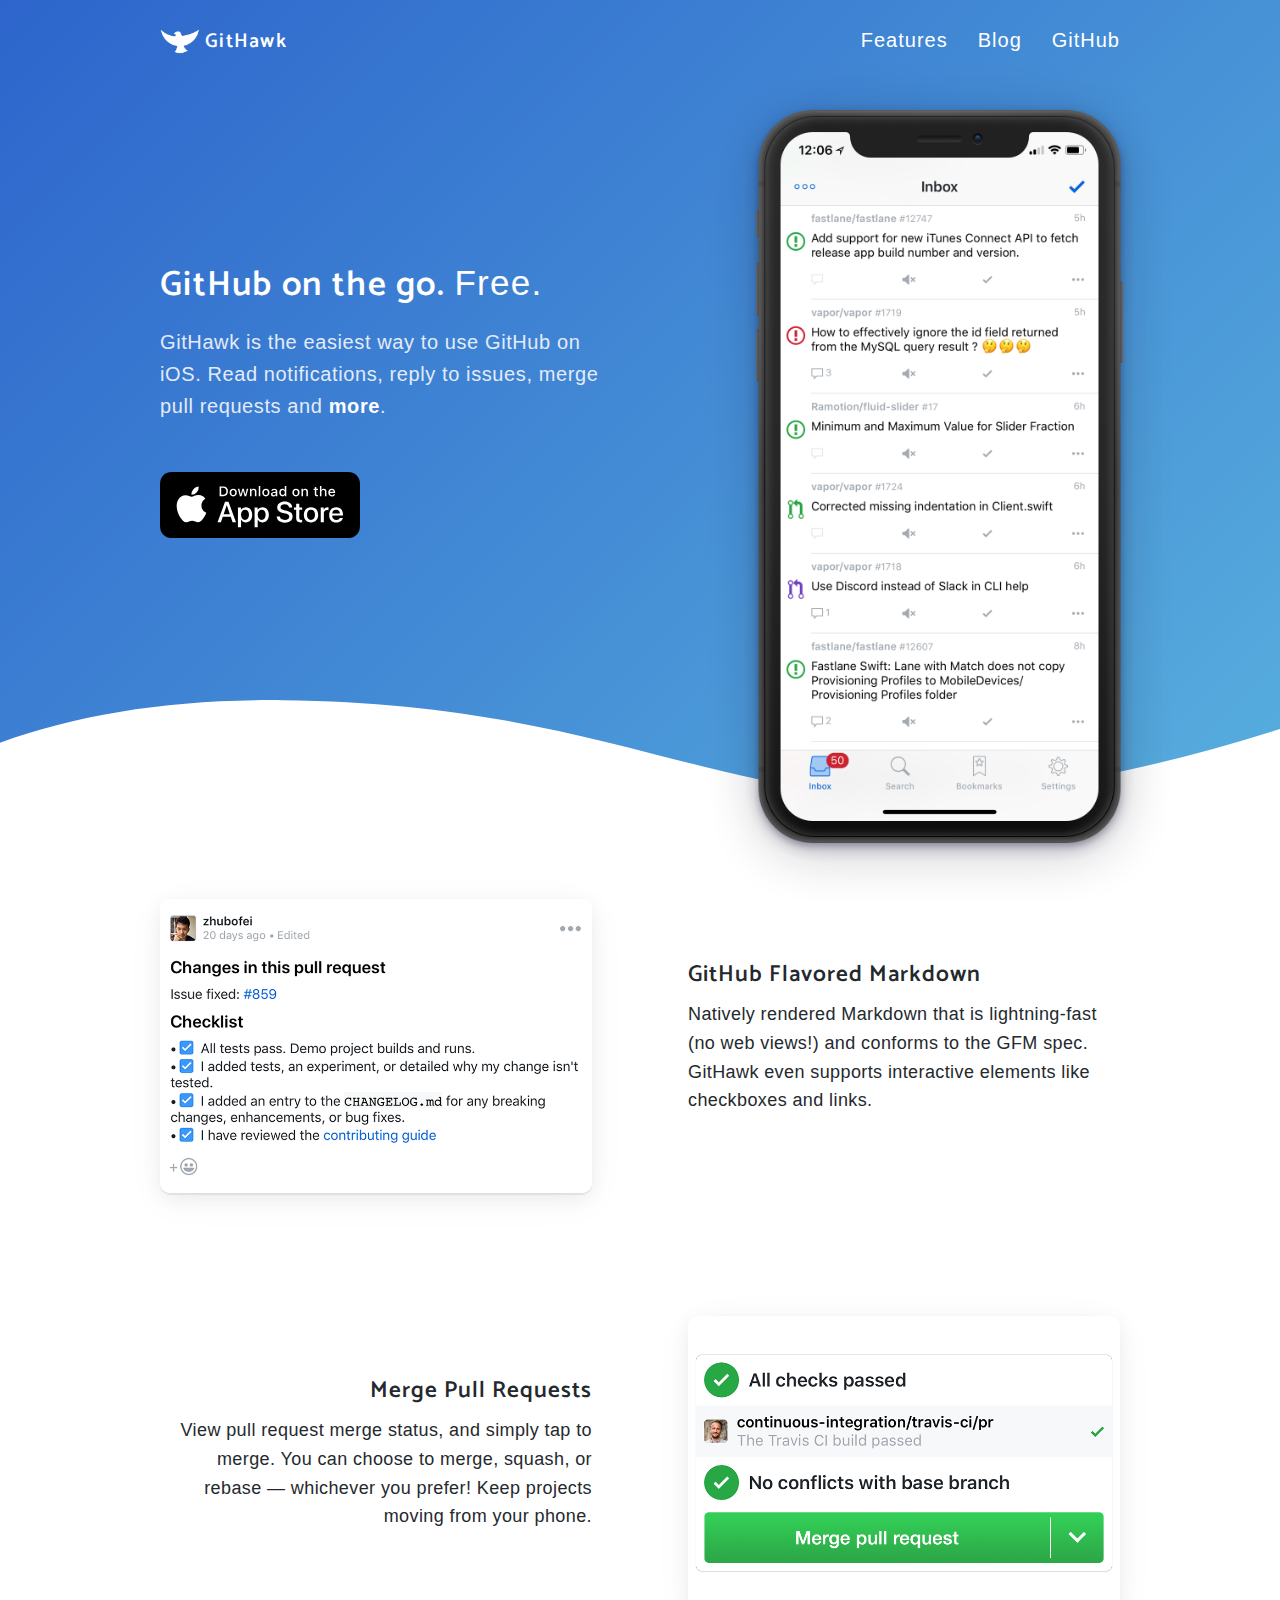
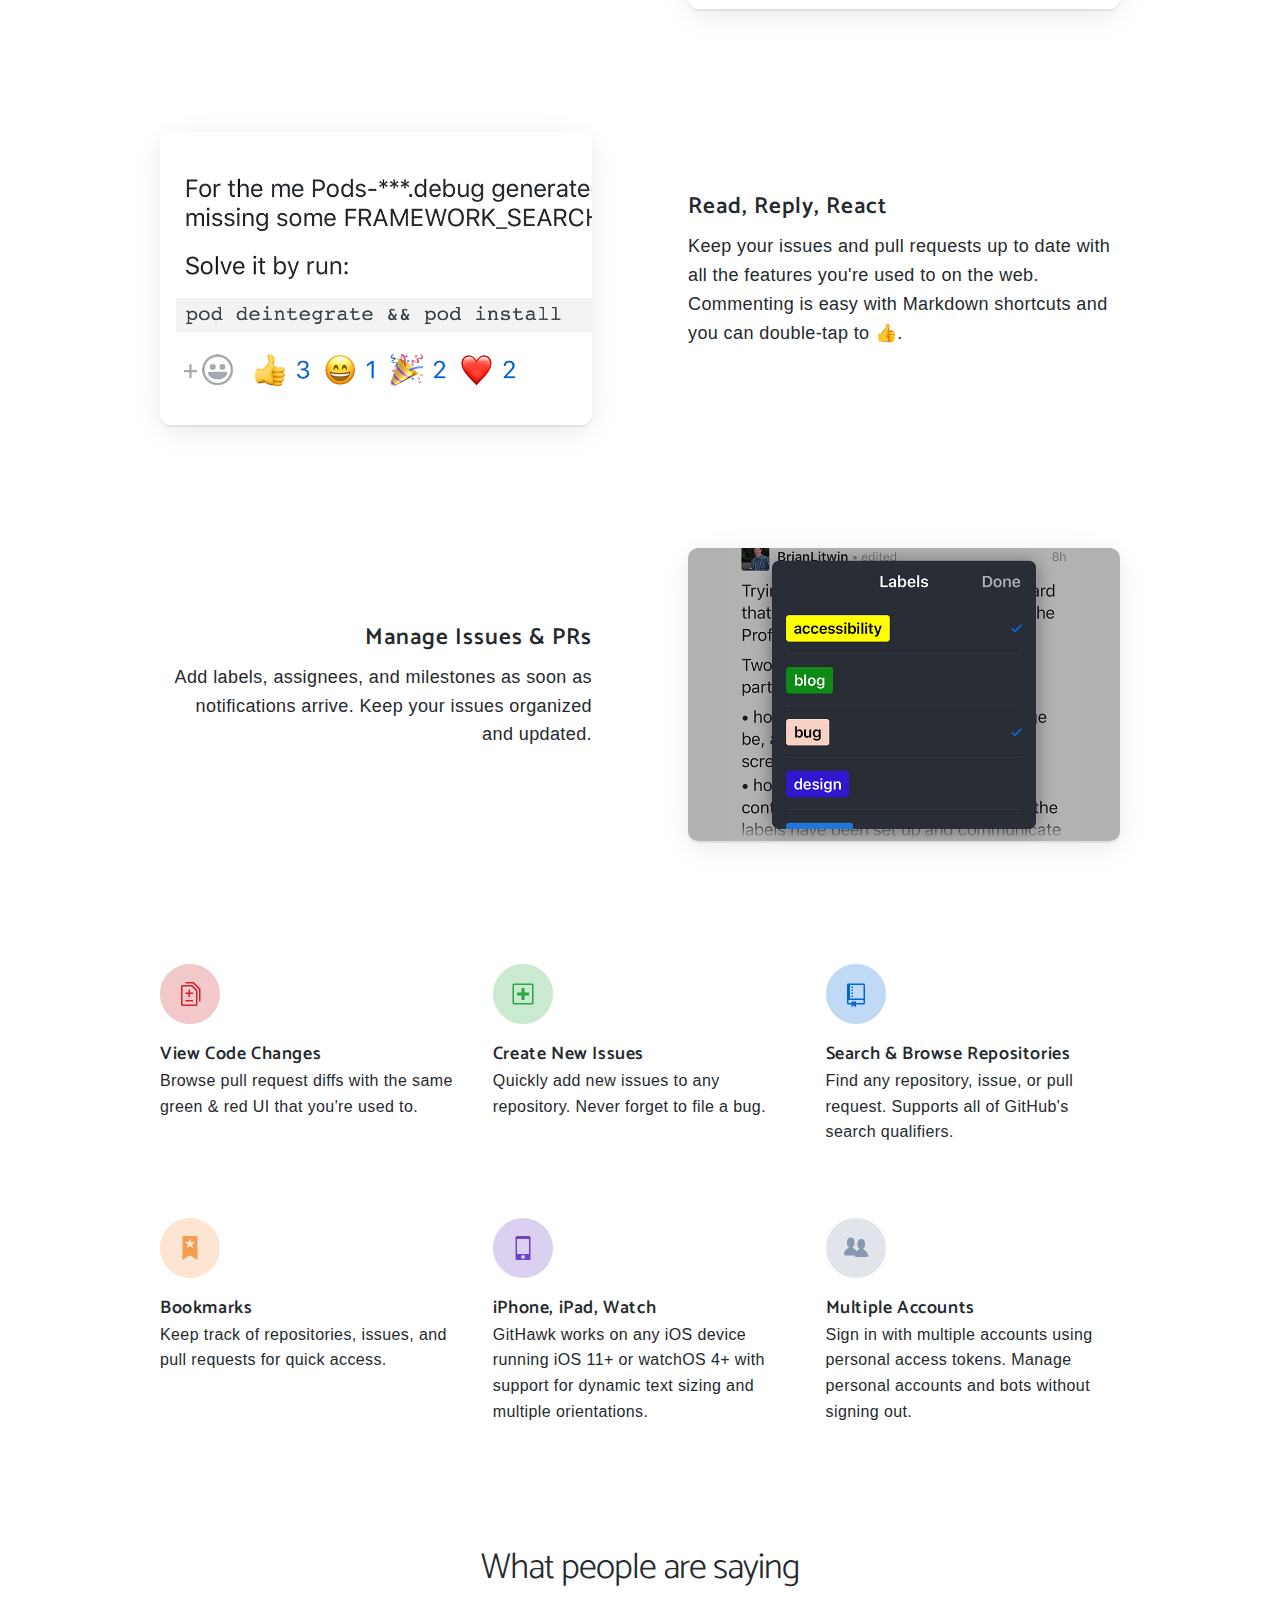
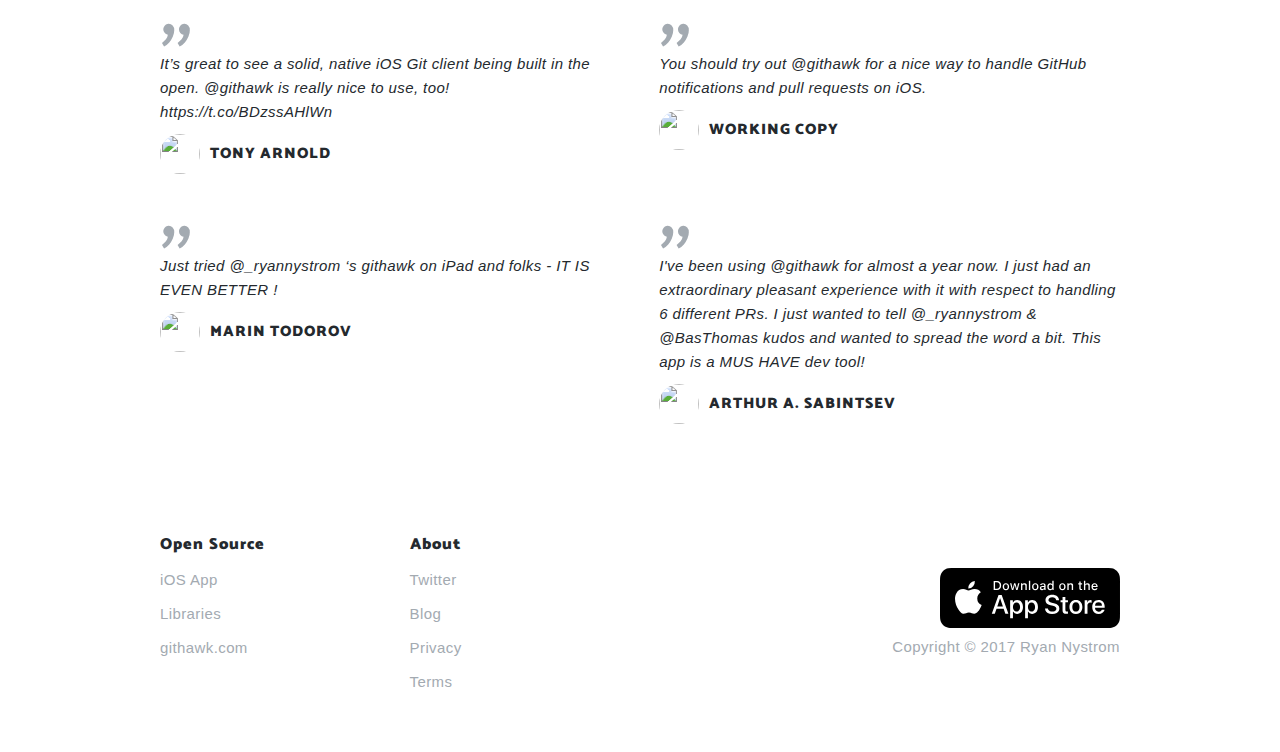
==== commit 0a03f02b: "Copy edit homepage" ====
--- a/index.html
+++ b/index.html
@@ -30,6 +30,14 @@
   <link rel="icon" href="images/favicon_32x32.png" sizes="32x32" type="image/png">
   <link rel="icon" href="images/favicon_64x64.png" sizes="64x64" type="image/png">
   <link rel="icon" href="images/favicon_128x128.png" sizes="128x128" type="image/png">
+
+  <!-- Twitter
+  –––––––––––––––––––––––––––––––––––––––––––––––––– -->
+  <meta name="twitter:card" content="summary" />
+  <meta name="twitter:site" content="@githawk" />
+  <meta name="twitter:title" content="GitHawk for GitHub" />
+  <meta name="twitter:description" content="The easiest way to use GitHub on iOS." />
+  <meta name="twitter:image" content="http://githawk.com/images/twitter-card.png" />
 
   <!-- Google Analytics
   –––––––––––––––––––––––––––––––––––––––––––––––––– -->
@@ -100,7 +108,7 @@
       <div class="feature-column">
         <div class="feature">
           <h4>GitHub Flavored Markdown</h4>
-          <p>Natively rendered Markdown that is lightning-fast (no web views!) to the <a href="https://github.github.com/gfm/">GFM spec</a>. Even supports interactive elements like checkboxes and links.</p>
+          <p>Natively rendered Markdown that is lightning-fast (no web views!) and conforms to the <a href="https://github.github.com/gfm/">GFM spec</a>. GitHawk even supports interactive elements like checkboxes and links.</p>
         </div>
       </div>
     </div>
@@ -115,7 +123,7 @@
       <div class="feature-column">
         <div class="feature">
           <h4>Merge Pull Requests</h4>
-          <p>View pull request merge status, and simply tap to merge however your repository's prefers. Keep projects moving from your phone.</p>
+          <p>View pull request merge status, and simply tap to merge. You can choose to merge, squash, or rebase &mdash; whichever you prefer! Keep projects moving from your phone.</p>
         </div>
       </div>
     </div>
@@ -130,7 +138,7 @@
       <div class="feature-column">
         <div class="feature">
           <h4>Read, Reply, React</h4>
-          <p>Keep your issues and pull requests up to date with all the features you're used to on the web. Commenting is easy with Markdown tools and double-tap to 👍.</p>
+          <p>Keep your issues and pull requests up to date with all the features you're used to on the web. Commenting is easy with Markdown shortcuts and you can double-tap to 👍.</p>
         </div>
       </div>
     </div>
@@ -177,7 +185,7 @@
       <div class="one-third column">
         <img src="images/feature-icon-phone.png" />
         <h5>iPhone, iPad, Watch</h5>
-        <p>GitHawk works on any iOS device running iOS 11+ or watchOS 4+ with support for dynamic text and orientations.</p>
+        <p>GitHawk works on any iOS device running iOS 11+ or watchOS 4+ with support for dynamic text sizing and multiple orientations.</p>
       </div>
       <div class="one-third column">
         <img src="images/feature-icon-users.png" />
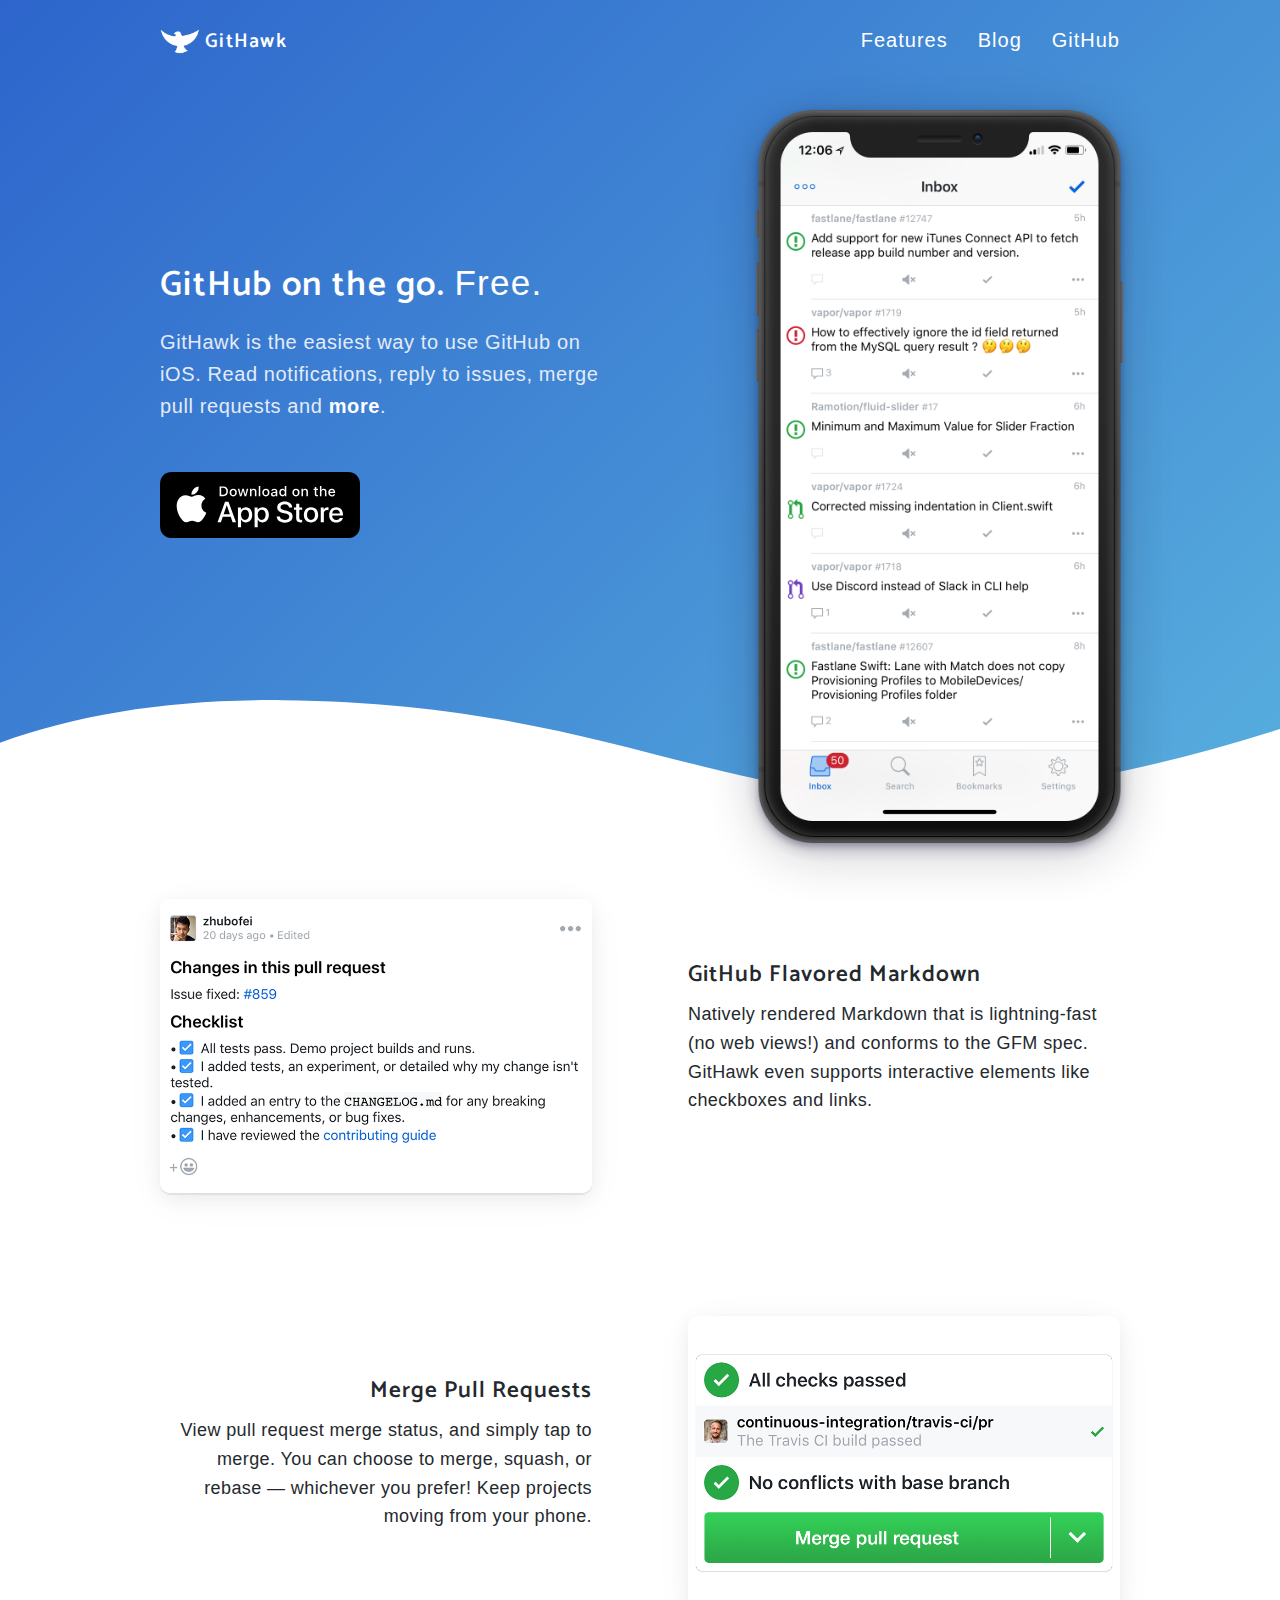
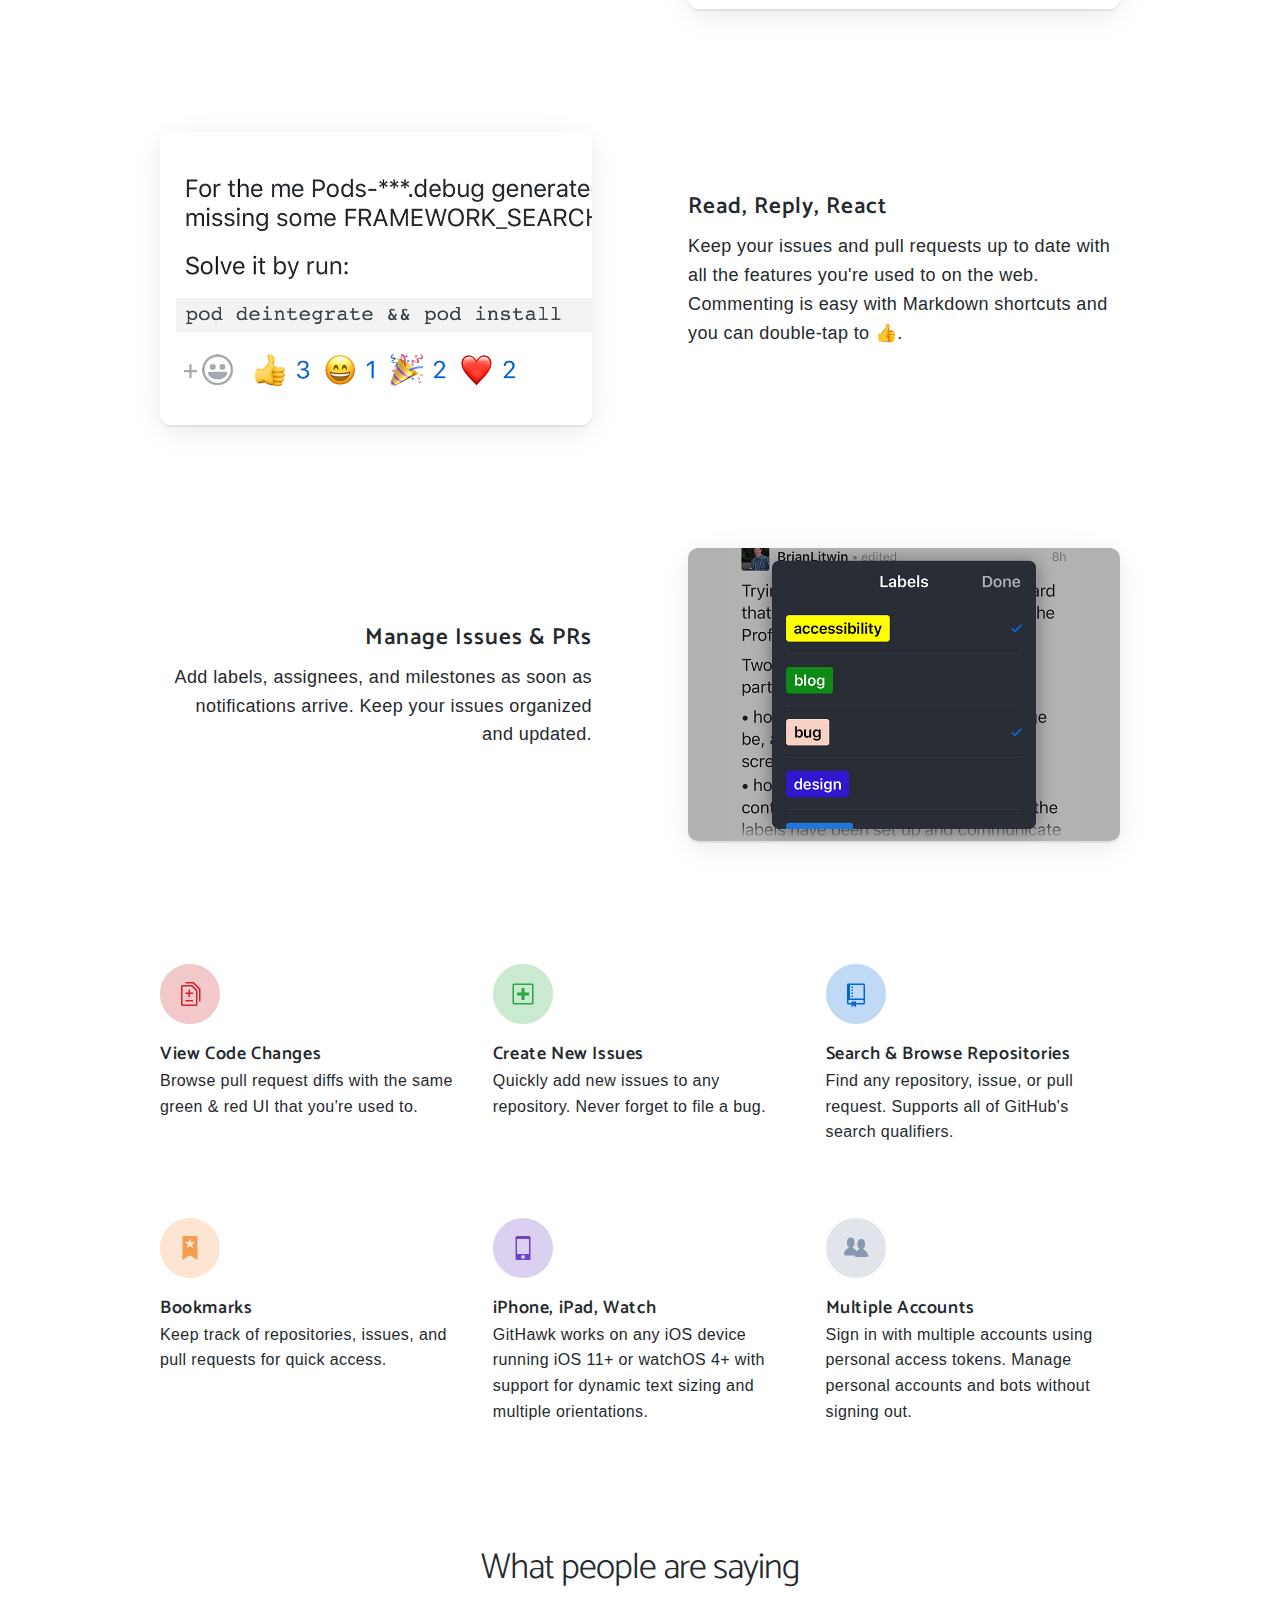
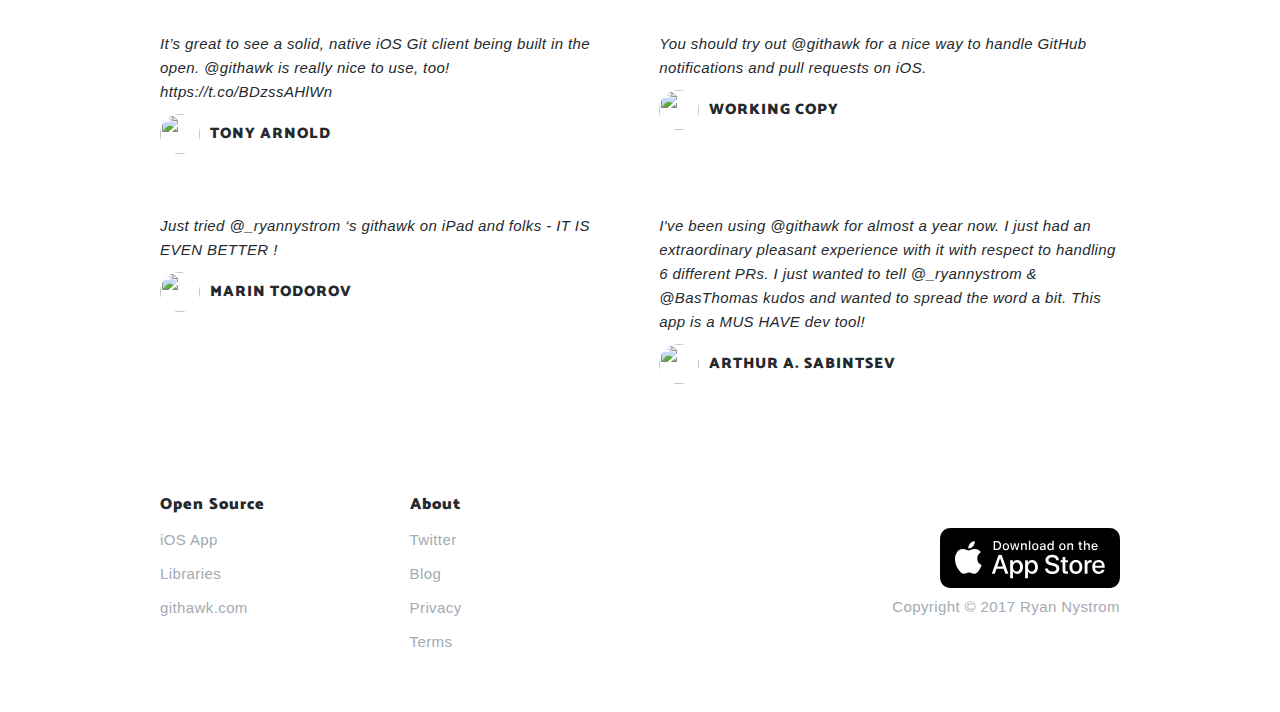
==== commit 64f7abf6: "Update index.html" ====
--- a/index.html
+++ b/index.html
@@ -12,7 +12,7 @@
 
   <!-- Mobile Specific Metas
   –––––––––––––––––––––––––––––––––––––––––––––––––– -->
-  <meta name="viewport" content="width=device-width, initial-scale=1">
+  <meta name="viewport" content="width=device-width, initial-scale=1, viewport-fit=cover">
 
   <!-- FONT
   –––––––––––––––––––––––––––––––––––––––––––––––––– -->
@@ -58,7 +58,7 @@
 
   <div class="hero-backing-container">
     <div class="hero-container">
-      <div class="container">
+      <div class="container safe-area">
 
         <div class="row navbar">
           <div class="navbar-left">
@@ -70,11 +70,11 @@
           <div class="navbar-right">
             <div class="nav-item"><a href="#features">Features</a></div>
             <div class="nav-item"><a href="http://blog.githawk.com">Blog</a></div>
-            <div class="nav-item"><a href="https://github.com/githawkapp/githawk">GitHub</a></div>
-          </div>
-        </div>
-
-        <div class="row">
+            <div class="nav-item"><a href="https://github.com/GitHawkApp/GitHawk">GitHub</a></div>
+          </div>
+        </div>
+
+        <div class="row safe-area">
 
           <div class="one-half column hero-lead">
             <h1>GitHub on the go. <span class="hero-free">Free.</span></h1>
@@ -200,7 +200,6 @@
 
     <div class="row">
       <div class="one-half column quote">
-        <div class="quote-mark">"</div>
         <p>It’s great to see a solid, native iOS Git client being built in the open. <a href="https://twitter.com/githawk?ref_src=twsrc%5Etfw">@githawk</a> is really nice to use, too! <a href="https://t.co/BDzssAHlWn">https://t.co/BDzssAHlWn</a></p>
         <div class="author">
           <a href="https://twitter.com/tonyarnold/status/982741440726876160?ref_src=twsrc%5Etfw">
@@ -210,7 +209,6 @@
         </div>
       </div>
       <div class="one-half column quote">
-        <div class="quote-mark">"</div>
         <p>You should try out <a href="https://twitter.com/githawk?ref_src=twsrc%5Etfw">@githawk</a> for a nice way to handle GitHub notifications and pull requests on iOS.</p>
         <div class="author">
           <a href="https://twitter.com/WorkingCopyApp/status/986996557047369728?ref_src=twsrc%5Etfw">
@@ -223,21 +221,19 @@
 
     <div class="row">
       <div class="one-half column quote">
-        <div class="quote-mark">"</div>
         <p>Just tried <a href="https://twitter.com/_ryannystrom?ref_src=twsrc%5Etfw">@_ryannystrom</a> ‘s githawk on iPad and folks - IT IS EVEN BETTER !</p>
         <div class="author">
           <a href="https://twitter.com/icanzilb/status/1001466964613713921?ref_src=twsrc%5Etfw">
-            <img src="https://pbs.twimg.com/profile_images/951213149960769537/skGfzqD4_bigger.jpg" />
+            <img src="https://pbs.twimg.com/profile_images/1102132675006136320/Kcwps0i0_400x400.jpg" />
             <h4>Marin Todorov</h4>
           </a>
         </div>
       </div>
       <div class="one-half column quote">
-        <div class="quote-mark">"</div>
         <p>I&#39;ve been using <a href="https://twitter.com/githawk?ref_src=twsrc%5Etfw">@githawk</a> for almost a year now. I just had an extraordinary pleasant experience with it with respect to handling 6 different PRs. I just wanted to tell <a href="https://twitter.com/_ryannystrom?ref_src=twsrc%5Etfw">@_ryannystrom</a> &amp; <a href="https://twitter.com/BasThomas?ref_src=twsrc%5Etfw">@BasThomas</a> kudos and wanted to spread the word a bit. This app is a MUS HAVE dev tool!</p>
         <div class="author">
           <a href="https://twitter.com/ArtSabintsev/status/1007091186388094977?ref_src=twsrc%5Etfw">
-            <img src="https://pbs.twimg.com/profile_images/1029541879740653568/wfrafwrQ_bigger.jpg" />
+            <img src="https://pbs.twimg.com/profile_images/1032101843508375552/QpnUgpA8_400x400.jpg" />
             <h4>Arthur A. Sabintsev</h4>
           </a>
         </div>
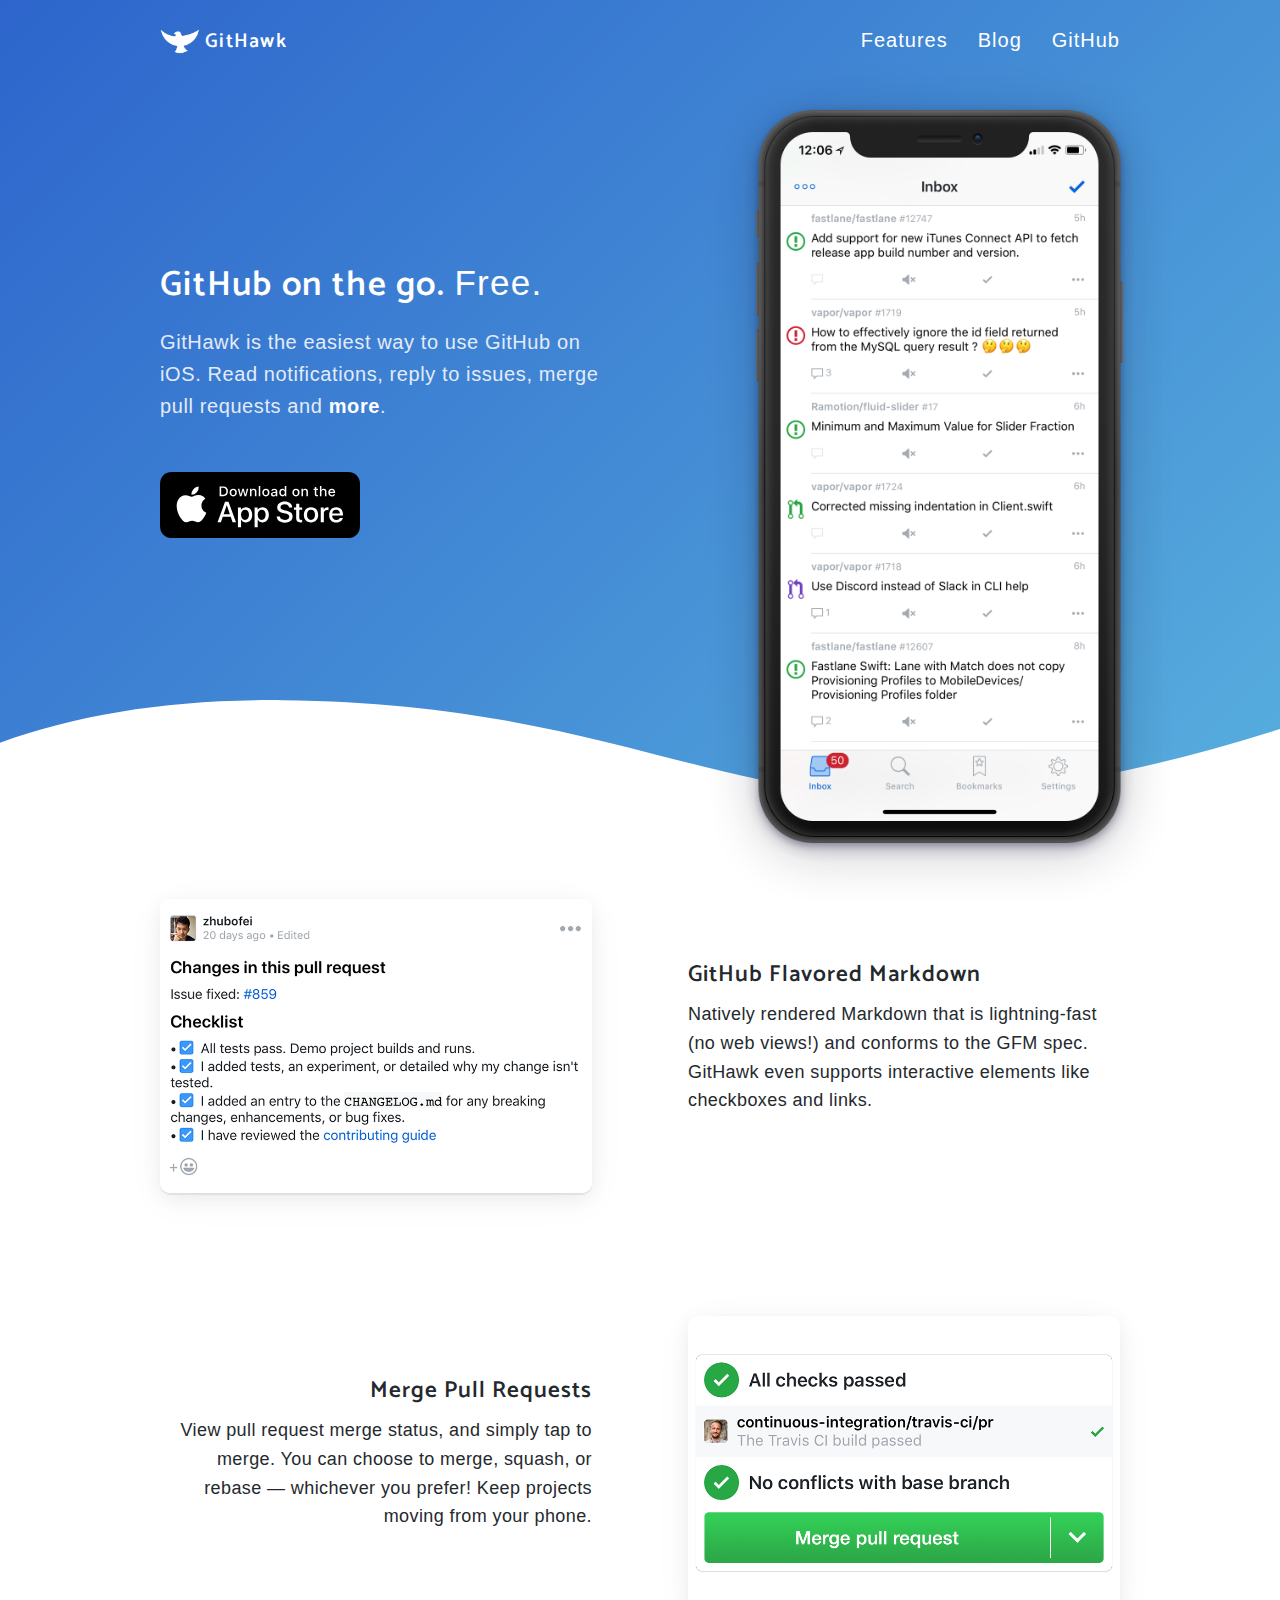
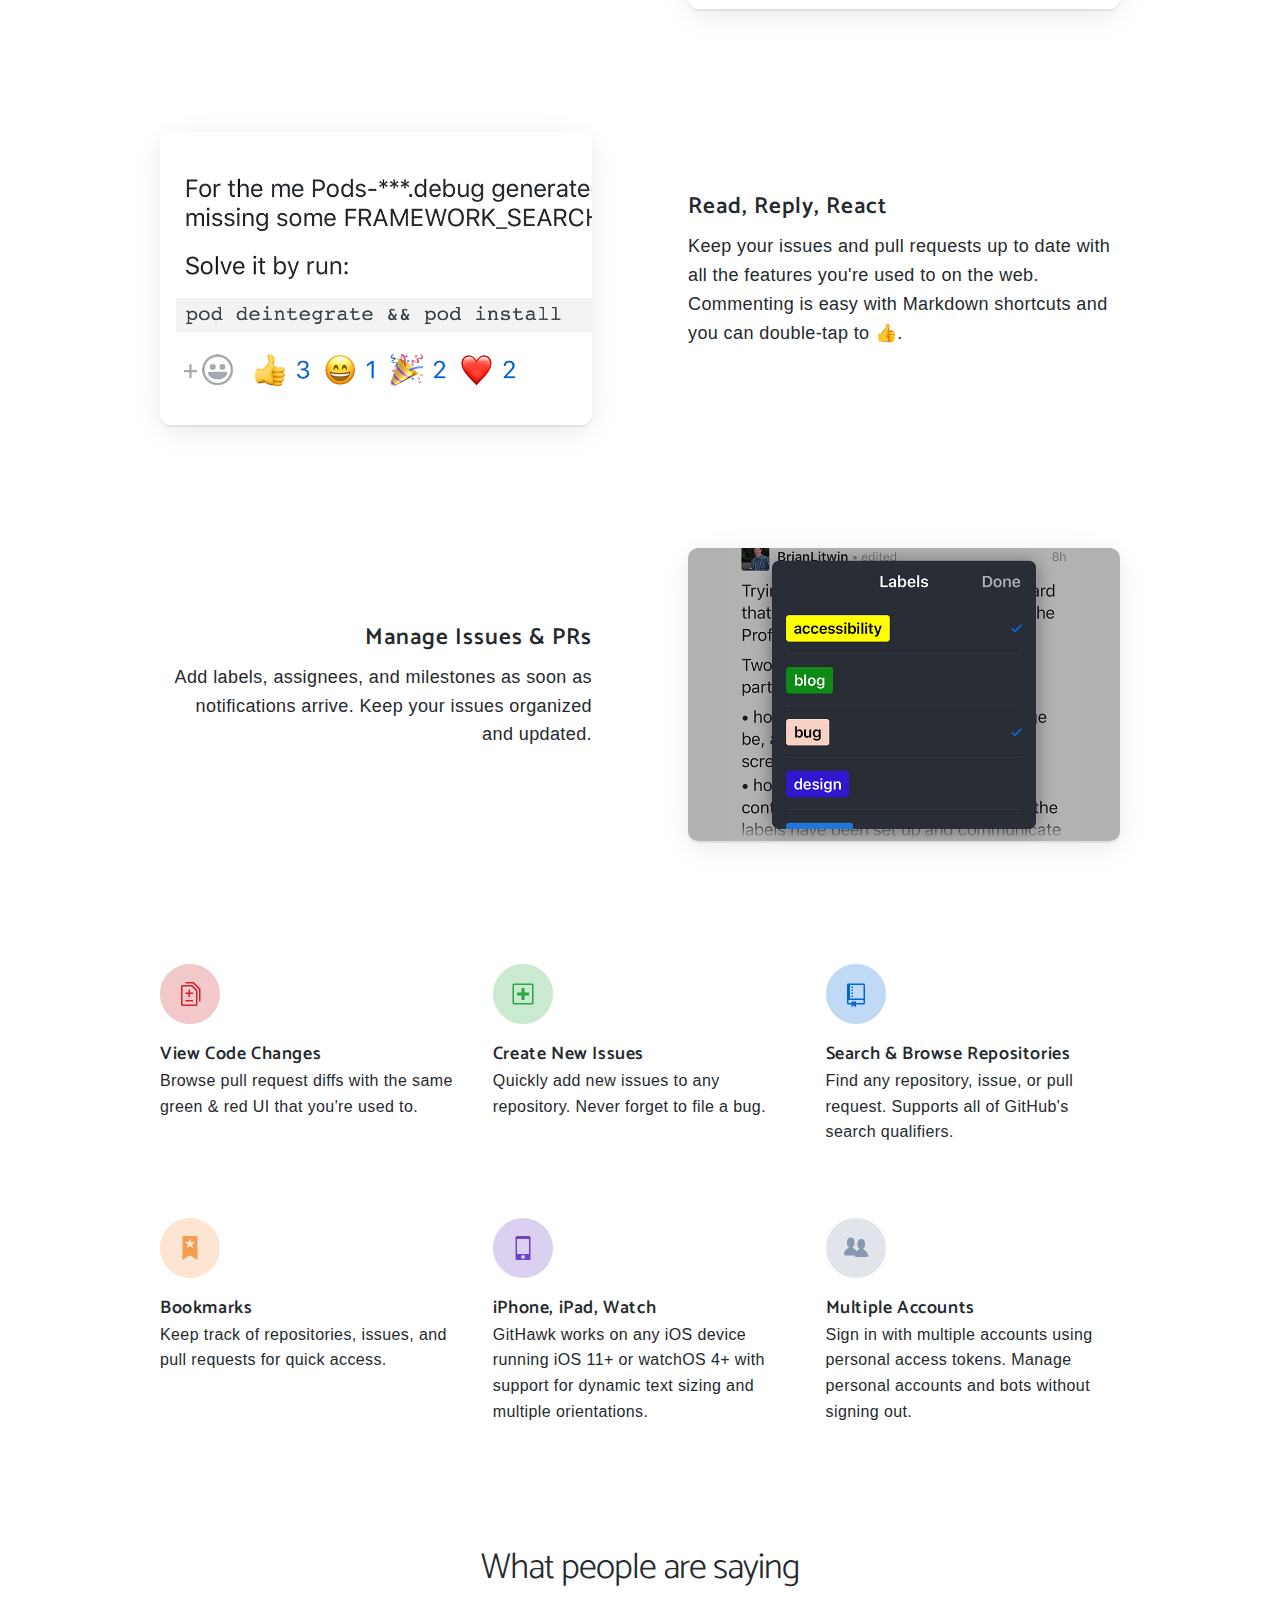
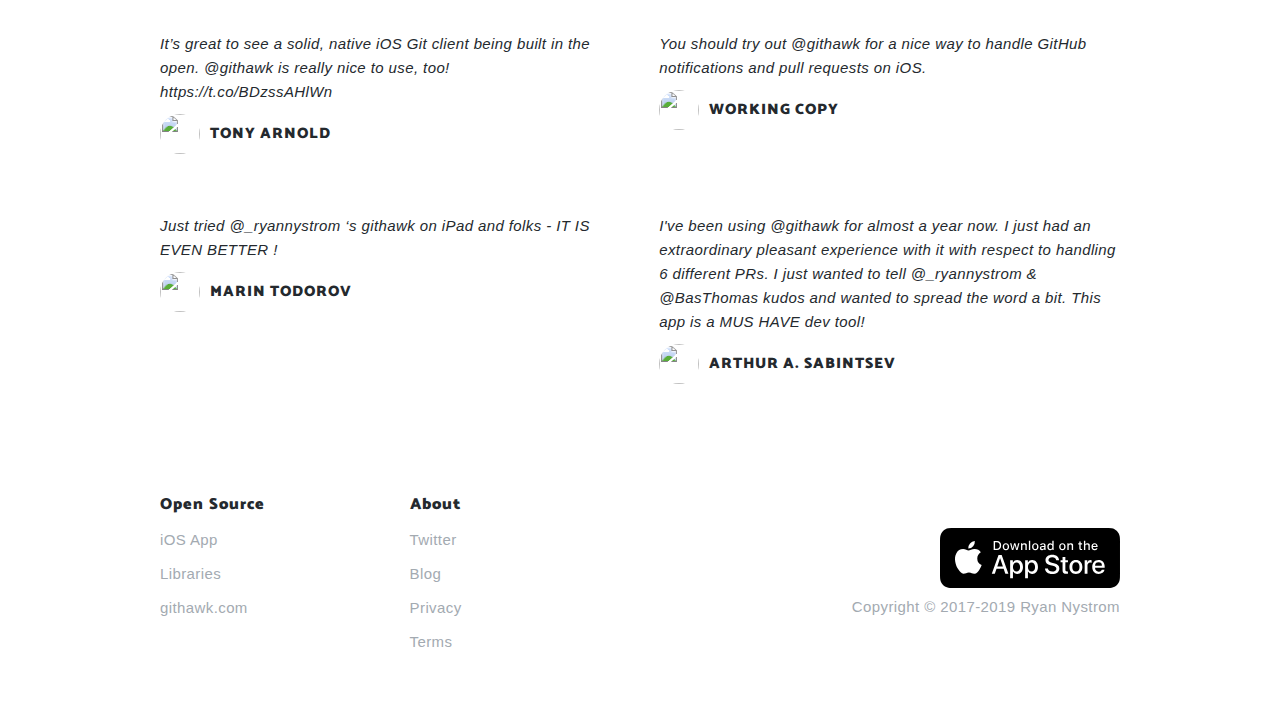
==== commit 45de2881: "updated year at footer" ====
--- a/index.html
+++ b/index.html
@@ -224,7 +224,7 @@
         <p>Just tried <a href="https://twitter.com/_ryannystrom?ref_src=twsrc%5Etfw">@_ryannystrom</a> ‘s githawk on iPad and folks - IT IS EVEN BETTER !</p>
         <div class="author">
           <a href="https://twitter.com/icanzilb/status/1001466964613713921?ref_src=twsrc%5Etfw">
-            <img src="https://pbs.twimg.com/profile_images/1102132675006136320/Kcwps0i0_400x400.jpg" />
+            <img src="https://pbs.twimg.com/profile_images/951213149960769537/skGfzqD4_bigger.jpg" />
             <h4>Marin Todorov</h4>
           </a>
         </div>
@@ -265,7 +265,7 @@
             <img src="images/download.svg" />
           </a>
         </div>
-        <p>Copyright © 2017 Ryan Nystrom</p>
+        <p>Copyright © 2017-2019 Ryan Nystrom</p>
       </div>
     </div>
 
